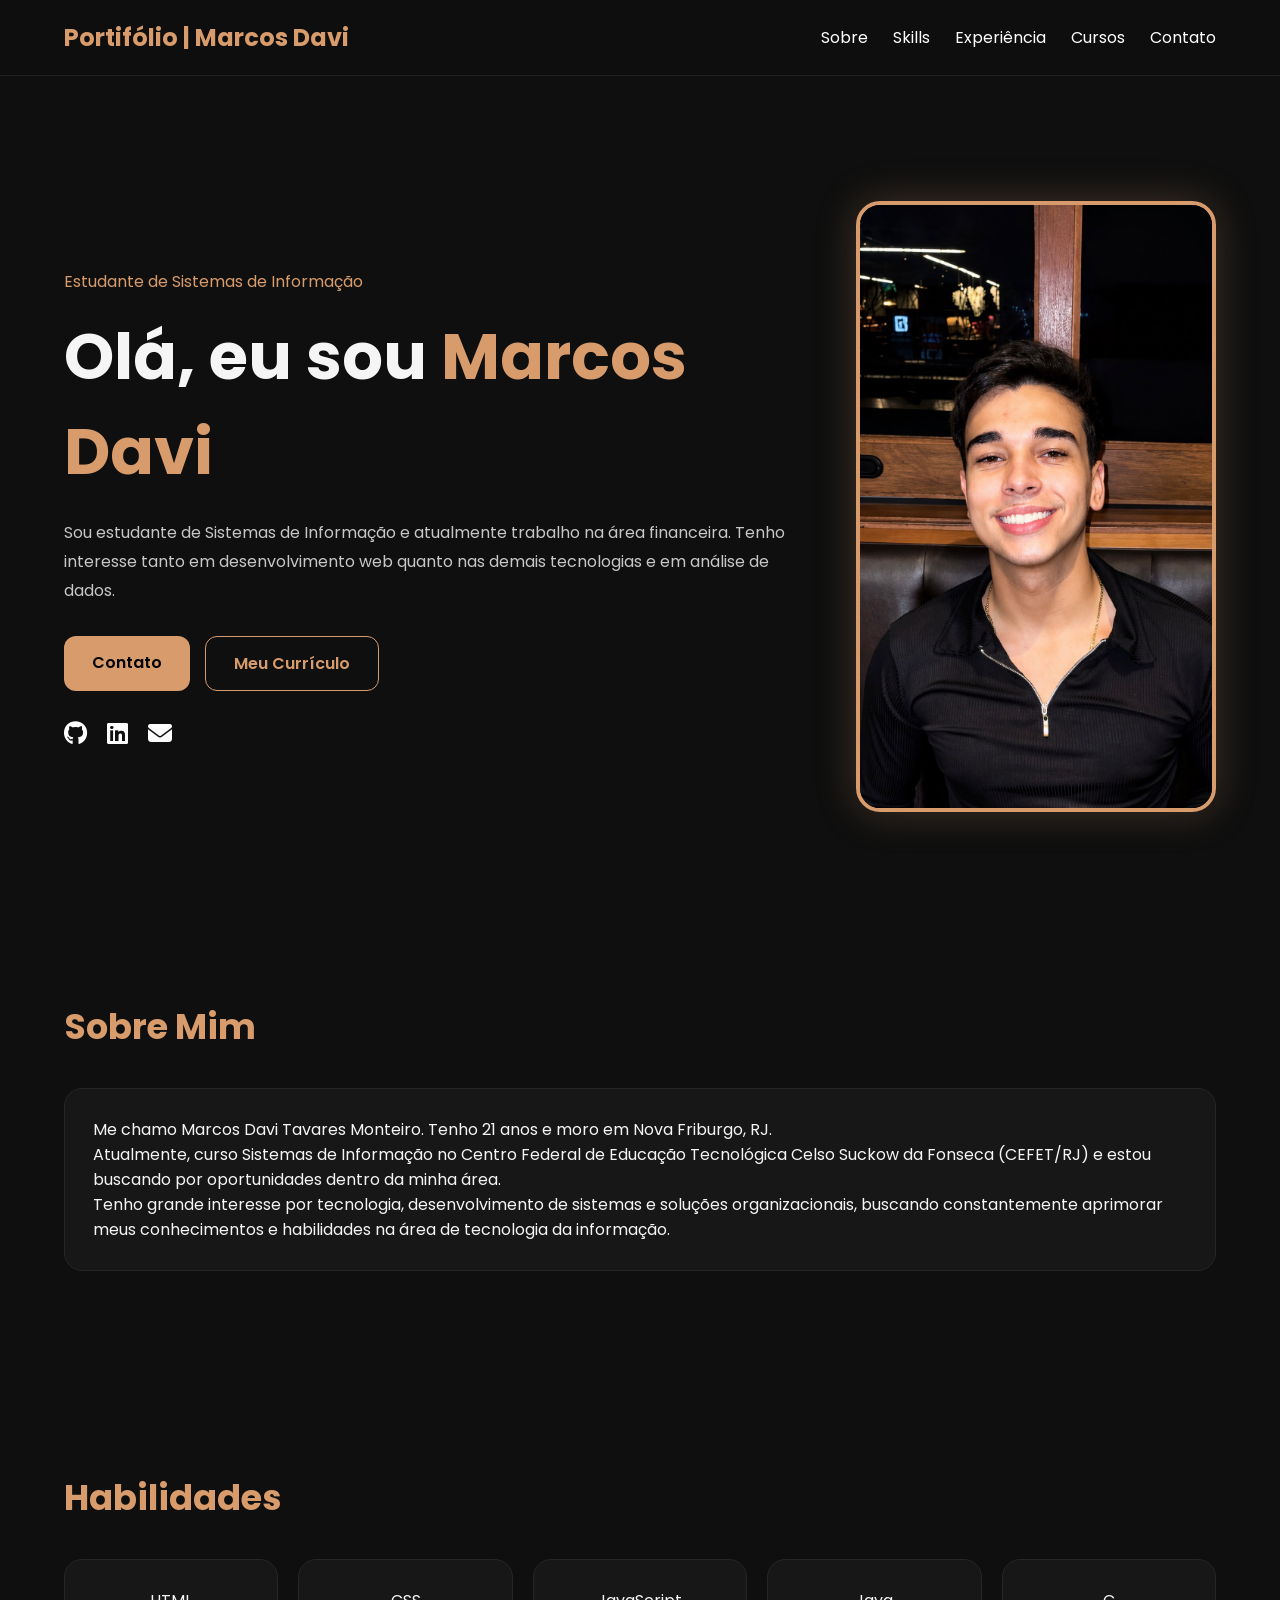
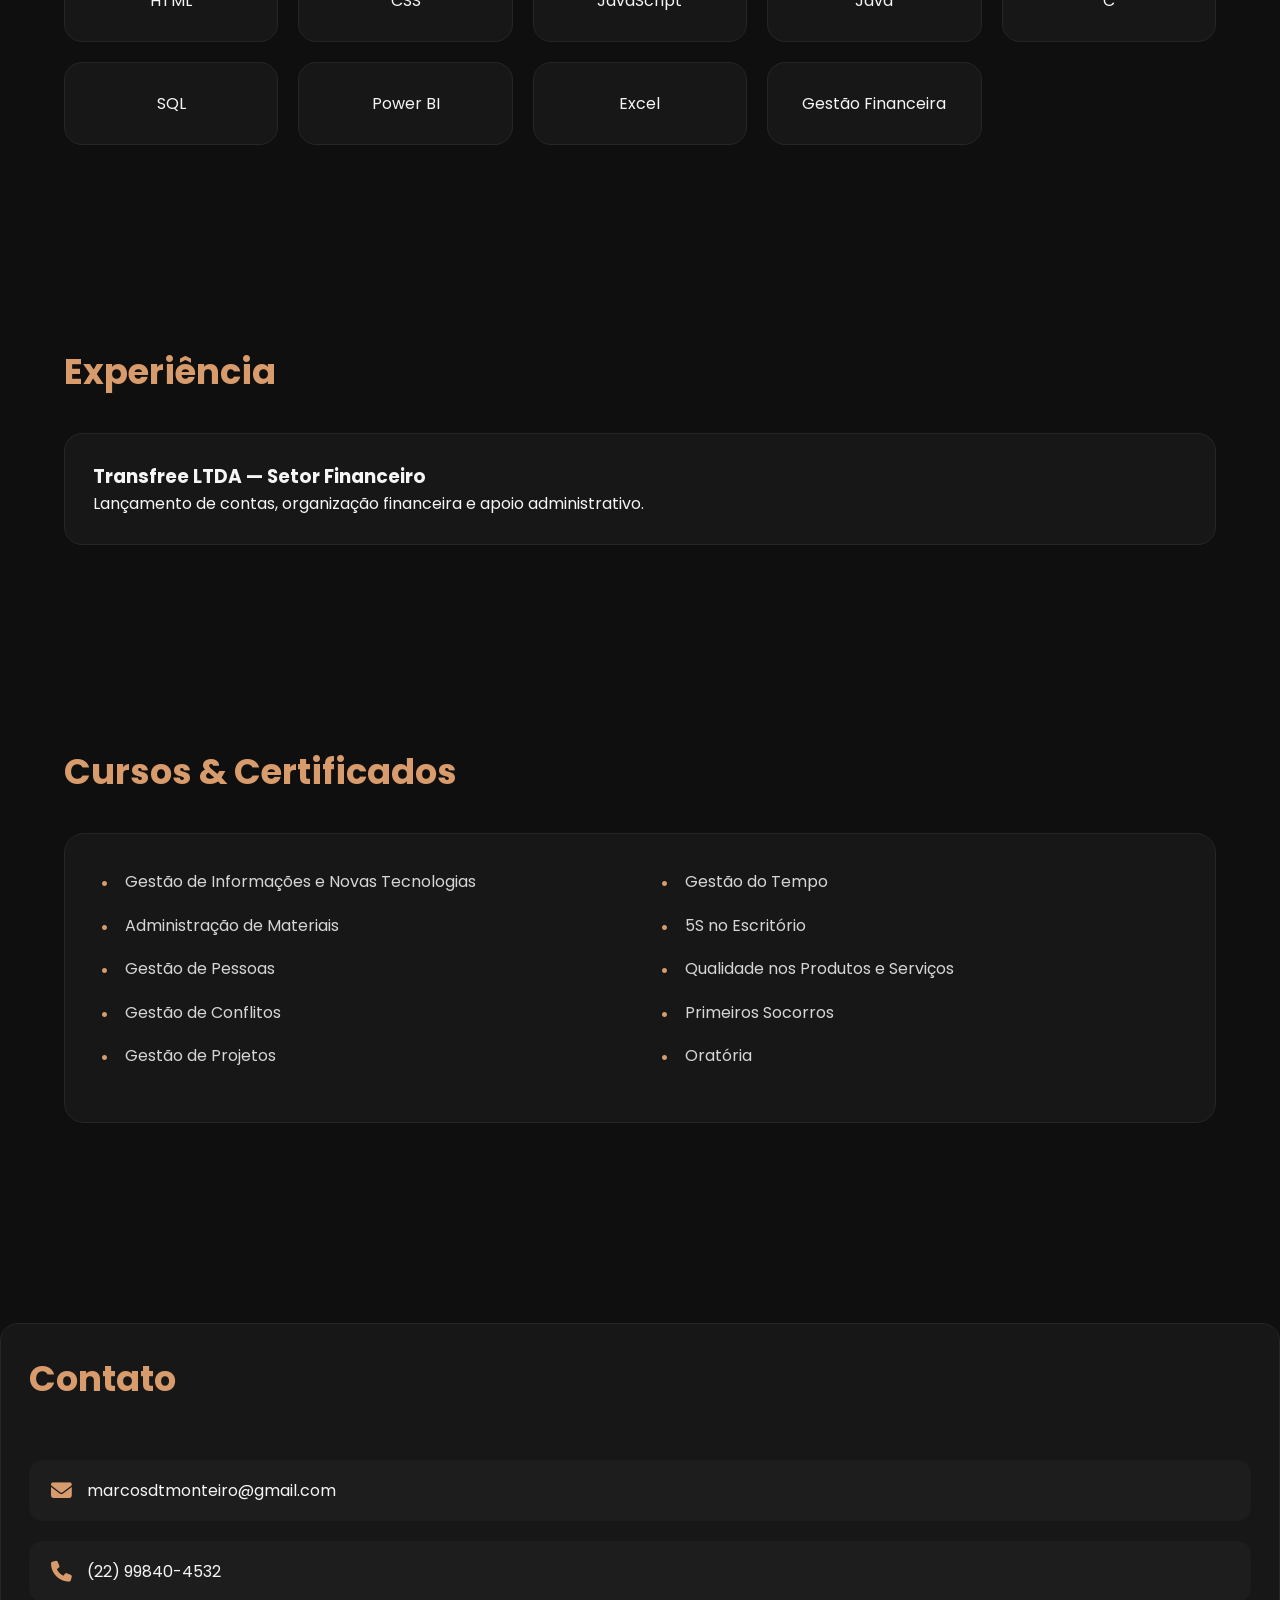
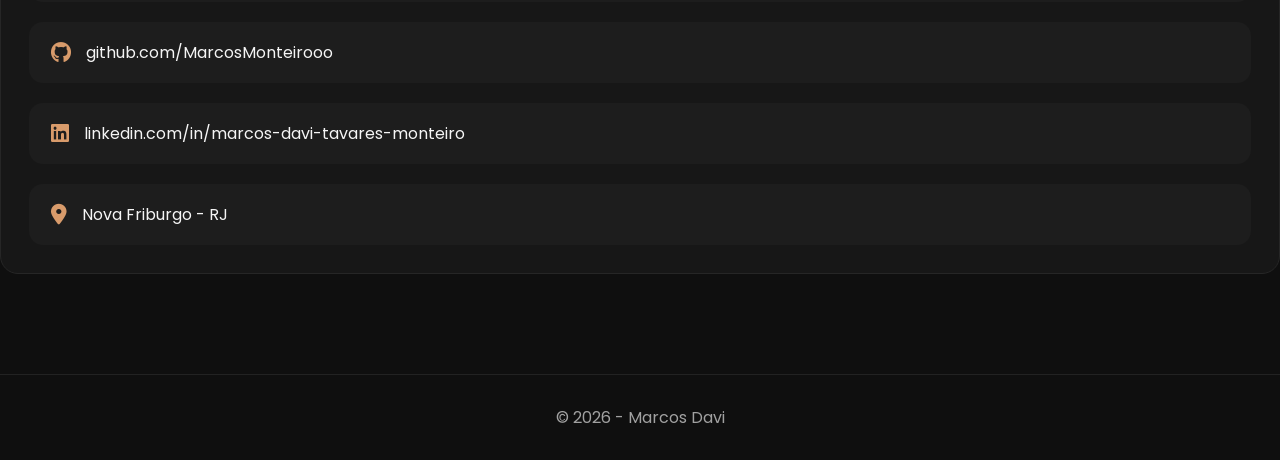
==== index.html @ 53c75880 "Fix HTML formatting and update profile image" ====
<!DOCTYPE html>
<html lang="pt-br">
<head>
    <meta charset="UTF-8">
    <meta name="viewport" content="width=device-width, initial-scale=1.0">

    <title>Marcos Davi | Portfólio</title>

    <link rel="stylesheet" href="style.css">

    <link rel="stylesheet"
    href="https://cdnjs.cloudflare.com/ajax/libs/font-awesome/6.5.2/css/all.min.css">
</head>
<body>

    <header>
        <div class="container nav">
            <h2 class="logo">Portifólio | Marcos Davi</h2>

            <nav>
                <a href="#sobre">Sobre</a>
                <a href="#skills">Skills</a>
                <a href="#experiencia">Experiência</a>
                <a href="#cursos">Cursos</a>
                <a href="#contato">Contato</a>
            </nav>
        </div>
    </header>

    <section class="hero">

        <div class="container hero-content">

            <div class="hero-text">
                <p class="tag">Estudante de Sistemas de Informação</p>

                <h1>
                    Olá, eu sou <span>Marcos Davi</span>
                </h1>

                <p class="descricao">
                    Sou estudante de Sistemas de Informação e atualmente trabalho na área
                    financeira.
                    Tenho interesse tanto em desenvolvimento web quanto nas demais tecnologias e em análise de dados.
                    
                </p>

                <div class="buttons">
                    <a href="#contato" class="btn">Contato</a>

                    <a href="Currículo Marcos Monteiro.pdf"
                     target="_blank"
                     class="btn-outline">

                      Meu Currículo

                    </a>
                </div>

                <div class="socials">
                    <a href="https://github.com/MarcosMonteirooo" target="_blank">
                        <i class="fa-brands fa-github"></i>
                    </a>

                    <a href="https://linkedin.com/in/marcos-davi-tavares-monteiro" target="_blank">
                        <i class="fa-brands fa-linkedin"></i>
                    </a>

                    <a href="marcosdtmonteiro@gmail.com">
                        <i class="fa-solid fa-envelope"></i>
                    </a>
                </div>
            </div>

            <div class="hero-image">
                <img src="imagens/perfil.jpeg" alt="Foto Marcos Davi">
            </div>

        </div>
    </section>

    <section id="sobre" class="section">
        <div class="container">

            <h2 class="section-title">Sobre Mim</h2>

            <div class="card">
                <p>
                    Me chamo Marcos Davi Tavares Monteiro. Tenho 21 anos e moro em Nova Friburgo, RJ. 
                   
                </p>
                <p>
                    Atualmente, curso Sistemas de Informação no Centro Federal de Educação Tecnológica Celso Suckow da Fonseca (CEFET/RJ) e estou buscando por oportunidades dentro da minha área.
                </p>
                <p>
                      Tenho grande interesse por tecnologia, desenvolvimento de sistemas e soluções organizacionais, buscando constantemente aprimorar meus conhecimentos e habilidades na área de tecnologia da informação.
                </p>

            </div>

        </div>
    </section>

    <section id="skills" class="section">
        <div class="container">

            <h2 class="section-title">Habilidades</h2>

            <div class="skills-grid">

                <div class="skill-card">HTML</div>
                <div class="skill-card">CSS</div>
                <div class="skill-card">JavaScript</div>
                <div class="skill-card">Java</div>
                <div class="skill-card">C</div>
                <div class="skill-card">SQL</div>
                <div class="skill-card">Power BI</div>
                <div class="skill-card">Excel</div>
                <div class="skill-card">Gestão Financeira</div>

            </div>

        </div>
    </section>

    <section id="experiencia" class="section">
        <div class="container">

            <h2 class="section-title">Experiência</h2>

            <div class="timeline-item">
                <h3>Transfree LTDA — Setor Financeiro</h3>

                <p>
                    Lançamento de contas, organização financeira e apoio administrativo.
                </p>
            </div>

        </div>
    </section>

    <section id="cursos" class="section">
    <div class="container">

        <h2 class="section-title">Cursos & Certificados</h2>

        <div class="courses-card">

            <div class="course-column">
                <ul>
                    <li>Gestão de Informações e Novas Tecnologias</li>
                    <li>Administração de Materiais</li>
                    <li>Gestão de Pessoas</li>
                    <li>Gestão de Conflitos</li>
                    <li>Gestão de Projetos</li>
                </ul>
            </div>

            <div class="course-column">
                <ul>
                    <li>Gestão do Tempo</li>
                    <li>5S no Escritório</li>
                    <li>Qualidade nos Produtos e Serviços</li>
                    <li>Primeiros Socorros</li>
                    <li>Oratória</li>
                </ul>
            </div>

        </div>

    </div>
    </section>

    <section id="contato" class="section">
        <div class="contact-card">

        <h2 class="section-title">Contato</h2>

        <a href="mailto:marcosdtmonteiro@gmail.com" class="contact-item">
            <i class="fa-solid fa-envelope"></i>
            <span>marcosdtmonteiro@gmail.com</span>
        </a>

        <a href="tel:+5522998404532" class="contact-item">
            <i class="fa-solid fa-phone"></i>
            <span>(22) 99840-4532</span>
        </a>

        <a href="https://github.com/MarcosMonteirooo"
        target="_blank"
        class="contact-item">

            <i class="fa-brands fa-github"></i>
            <span>github.com/MarcosMonteirooo</span>
        </a>

        <a href="https://linkedin.com/in/marcos-davi-tavares-monteiro"
        target="_blank"
        class="contact-item">

            <i class="fa-brands fa-linkedin"></i>
            <span>linkedin.com/in/marcos-davi-tavares-monteiro</span>
        </a>

        <a href="https://www.google.com/maps/search/?api=1&query=Nova+Friburgo+RJ"
        target="_blank"
        class="contact-item">

        <i class="fa-solid fa-location-dot"></i>
        <span>Nova Friburgo - RJ</span>

        </a>
    </div>
    </section>

    <footer>
        <p>© 2026 - Marcos Davi</p>
    </footer>

</body>
</html>
---- style.css ----
@import url('https://fonts.googleapis.com/css2?family=Poppins:wght@300;400;500;600;700&display=swap');

* {
    margin: 0;
    padding: 0;
    box-sizing: border-box;
}

html {
    scroll-behavior: smooth;
}

body {
    font-family: 'Poppins', sans-serif;
    background: #0f0f0f;
    color: #f5f5f5;
}

.container {
    width: 90%;
    max-width: 1200px;
    margin: auto;
}

header {
    width: 100%;
    position: fixed;
    top: 0;
    backdrop-filter: blur(10px);
    background: rgba(15,15,15,0.7);
    border-bottom: 1px solid #222;
}

.nav {
    display: flex;
    justify-content: space-between;
    align-items: center;
    padding: 20px 0;
}

.logo {
    color: #d89b6b;
}

nav {
    display: flex;
    gap: 25px;
}

nav a {
    color: white;
    text-decoration: none;
    transition: 0.3s;
}

nav a:hover {
    color: #d89b6b;
}

.hero {
    min-height: 100vh;
    display: flex;
    align-items: center;
    padding-top: 120px;
}

.hero-content {
    display: flex;
    align-items: center;
    justify-content: space-between;
    gap: 60px;
}

.hero-text {
    flex: 1;
}

.tag {
    color: #d89b6b;
    margin-bottom: 15px;
}

.hero h1 {
    font-size: 4rem;
    margin-bottom: 20px;
}

.hero h1 span {
    color: #d89b6b;
}

.descricao {
    color: #c7c7c7;
    line-height: 1.8;
    margin-bottom: 30px;
}

.buttons {
    display: flex;
    gap: 15px;
    margin-bottom: 25px;
}

.btn,
.btn-outline {
    padding: 14px 28px;
    border-radius: 12px;
    text-decoration: none;
    font-weight: 600;
    transition: 0.3s;
}

.btn {
    background: #d89b6b;
    color: black;
}

.btn-outline {
    border: 1px solid #d89b6b;
    color: #d89b6b;
}

.btn:hover,
.btn-outline:hover {
    transform: translateY(-3px);
}

.socials {
    display: flex;
    gap: 20px;
}

.socials a {
    color: white;
    font-size: 1.5rem;
}

.hero-image img {
    width: 360px;
    border-radius: 24px;
    border: 4px solid #d89b6b;
    box-shadow: 0 0 40px rgba(216,155,107,0.25);
}

.section {
    padding: 100px 0;
}

.section-title {
    color: #d89b6b;
    margin-bottom: 35px;
    font-size: 2.2rem;
}

.card,
.skill-card,
.timeline-item,
.contact-card {
    background: #171717;
    border: 1px solid #262626;
    border-radius: 18px;
    padding: 28px;
}

.skills-grid {
    display: grid;
    grid-template-columns: repeat(auto-fit, minmax(180px, 1fr));
    gap: 20px;
}

.skill-card {
    text-align: center;
}

footer {
    text-align: center;
    padding: 30px;
    border-top: 1px solid #222;
    color: #a1a1a1;
}

@media (max-width: 900px) {

    nav {
        display: none;
    }

    .hero-content {
        flex-direction: column-reverse;
        text-align: center;
    }

    .hero h1 {
        font-size: 3rem;
    }

    .buttons,
    .socials {
        justify-content: center;
    }

    .hero-image img {
        width: 280px;
    }
}
.courses-card {
    display: flex;
    gap: 40px;
    background: #171717;
    border: 1px solid #262626;
    border-radius: 20px;
    padding: 35px;
    flex-wrap: wrap;
}

.course-column {
    flex: 1;
    min-width: 250px;
}

.course-column ul {
    list-style: none;
}

.course-column li {
    margin-bottom: 18px;
    color: #d6d6d6;
    position: relative;
    padding-left: 25px;
    line-height: 1.6;
}

.course-column li::before {
    content: "•";
    position: absolute;
    left: 0;
    color: #d89b6b;
    font-size: 1.2rem;
}

.contact-card {
    display: flex;
    flex-direction: column;
    gap: 20px;
}

.contact-item {
    display: flex;
    align-items: center;
    gap: 15px;

    text-decoration: none;
    color: #f5f5f5;

    background: #1d1d1d;
    padding: 18px 22px;
    border-radius: 14px;

    transition: 0.3s;
}

.contact-item i {
    font-size: 1.3rem;
    color: #d89b6b;
}

.contact-item:hover {
    transform: translateX(5px);
    border: 1px solid #d89b6b;
    background: #202020;
}
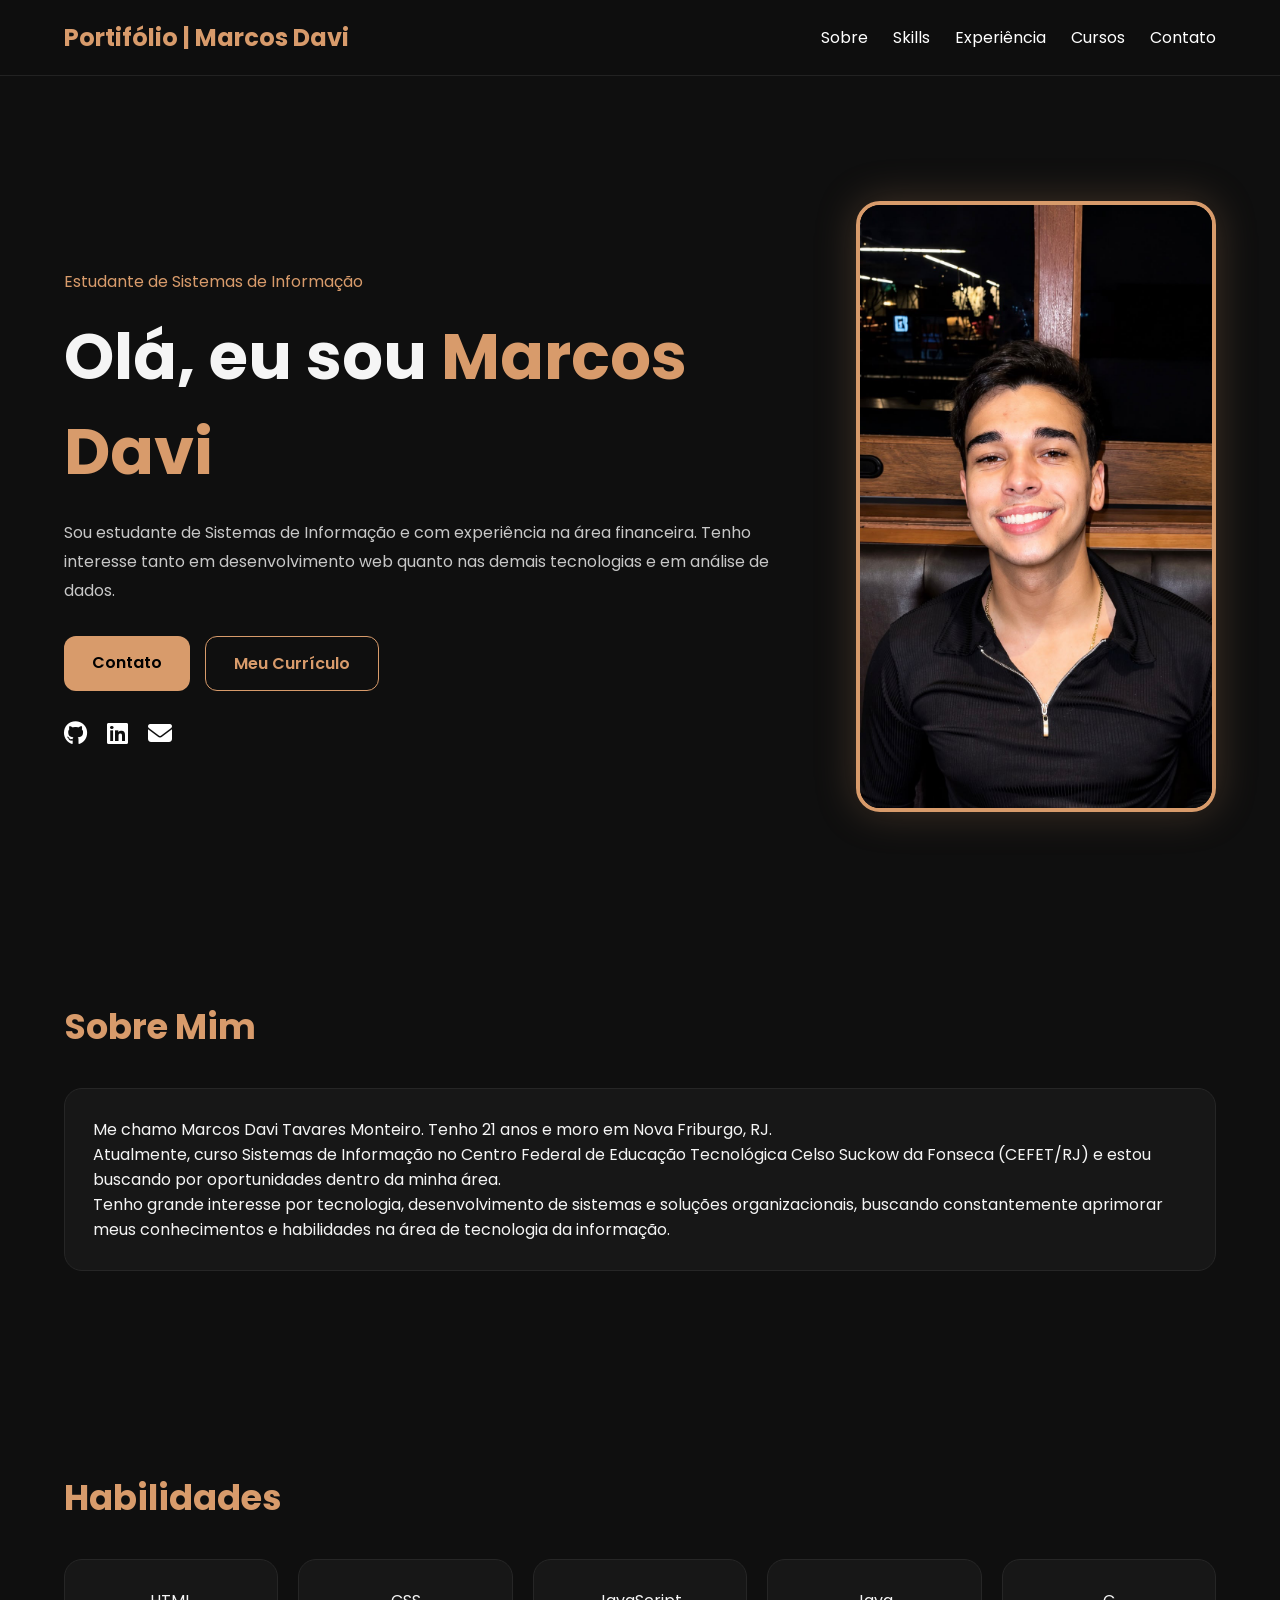
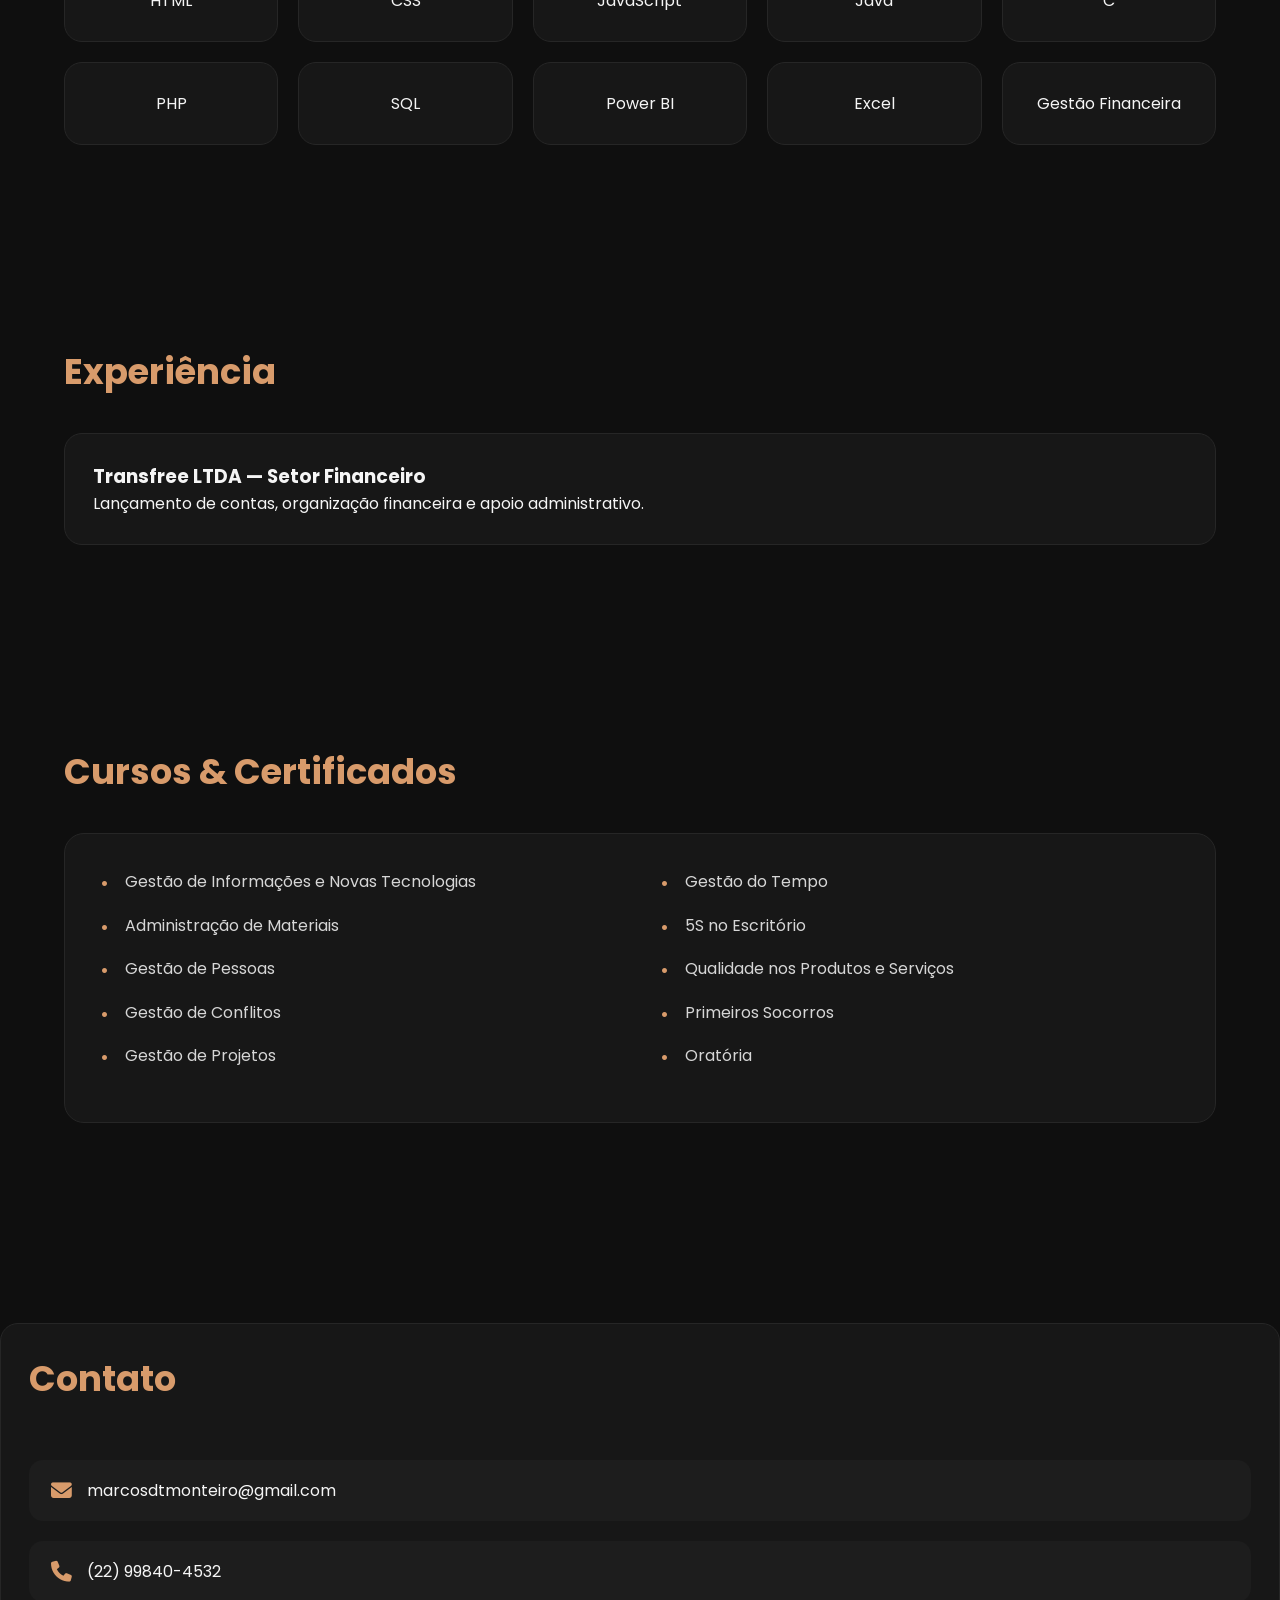
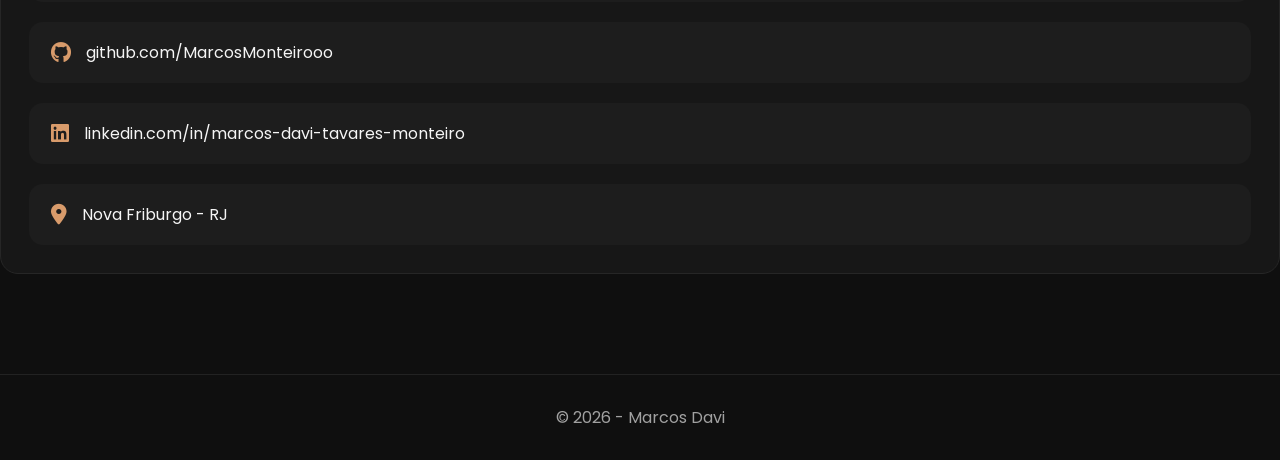
==== commit 0f08c9b7: "Revise portfolio details and add experience section Updated the portfolio content and added experien" ====
--- a/index.html
+++ b/index.html
@@ -39,7 +39,7 @@
                 </h1>
 
                 <p class="descricao">
-                    Sou estudante de Sistemas de Informação e atualmente trabalho na área
+                    Sou estudante de Sistemas de Informação e com experiência na área
                     financeira.
                     Tenho interesse tanto em desenvolvimento web quanto nas demais tecnologias e em análise de dados.
                     
@@ -113,6 +113,7 @@
                 <div class="skill-card">JavaScript</div>
                 <div class="skill-card">Java</div>
                 <div class="skill-card">C</div>
+                <div class="skill-card">PHP</div>
                 <div class="skill-card">SQL</div>
                 <div class="skill-card">Power BI</div>
                 <div class="skill-card">Excel</div>
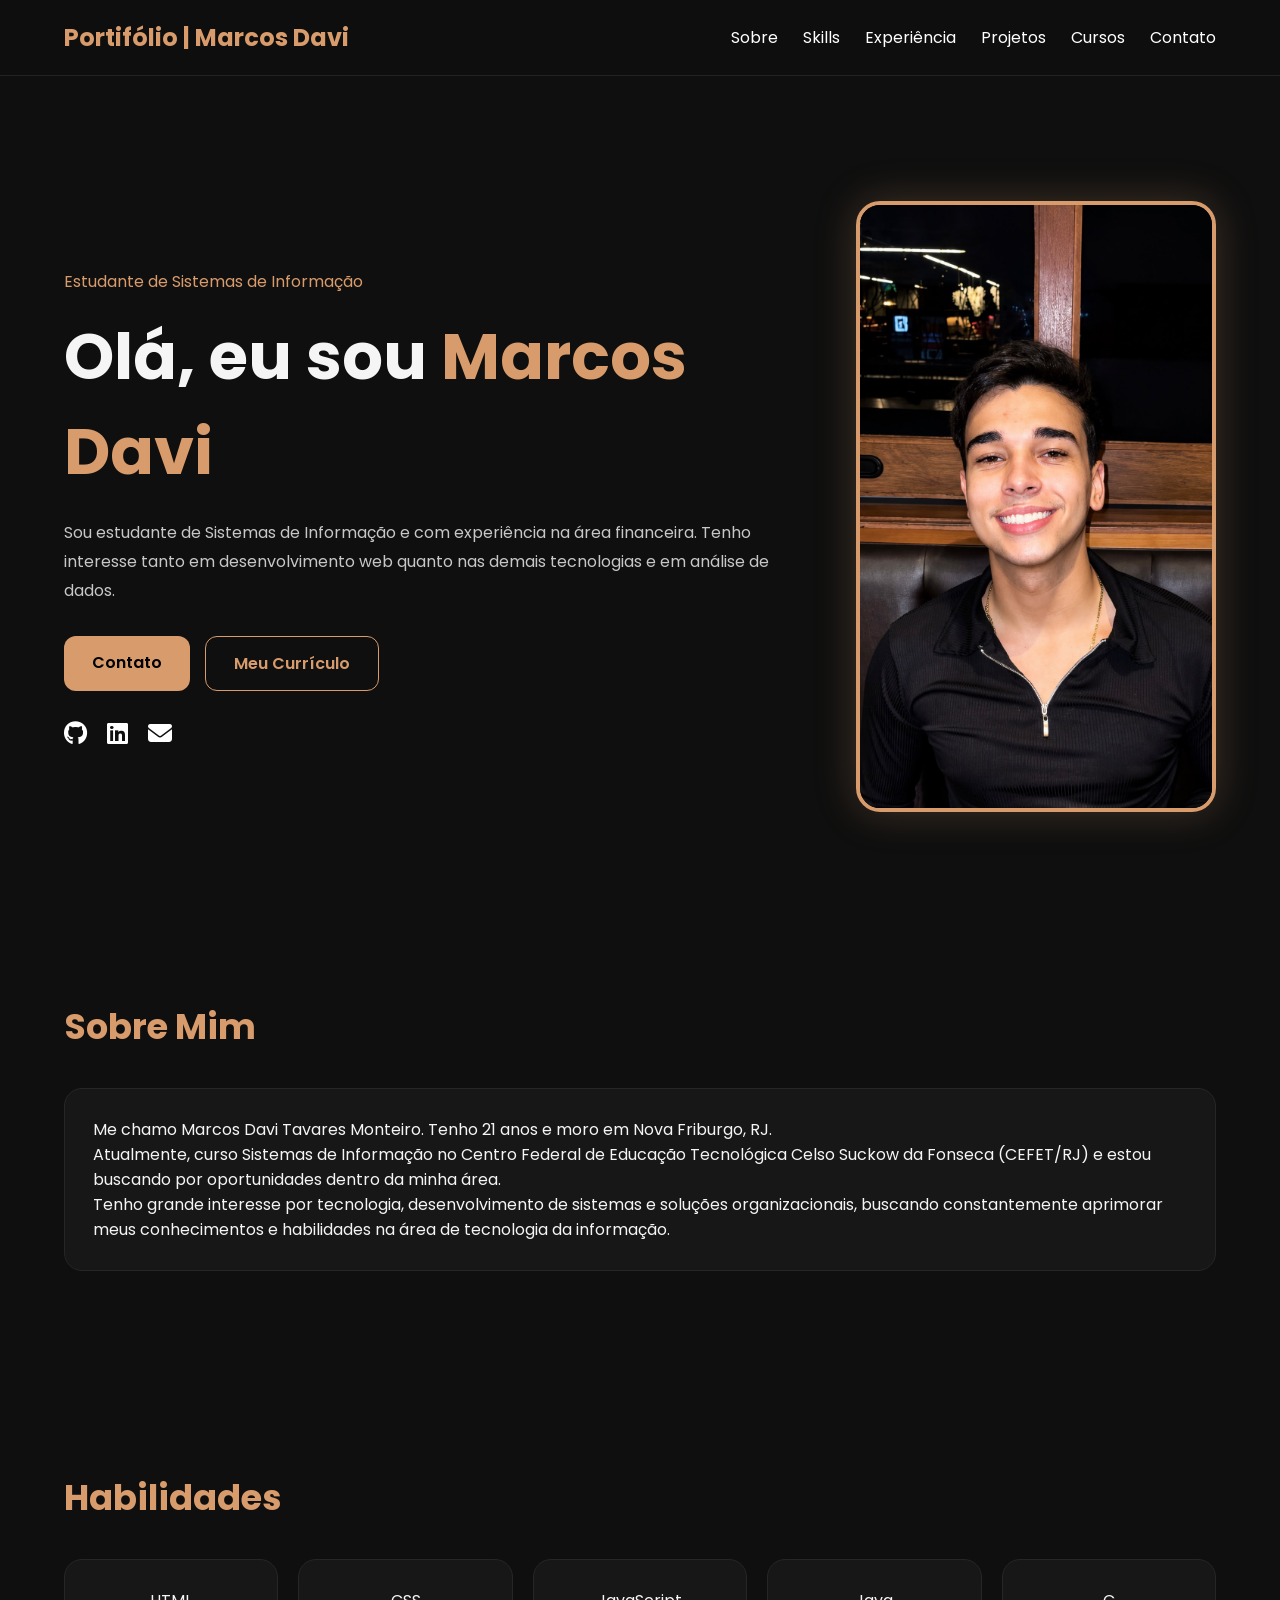
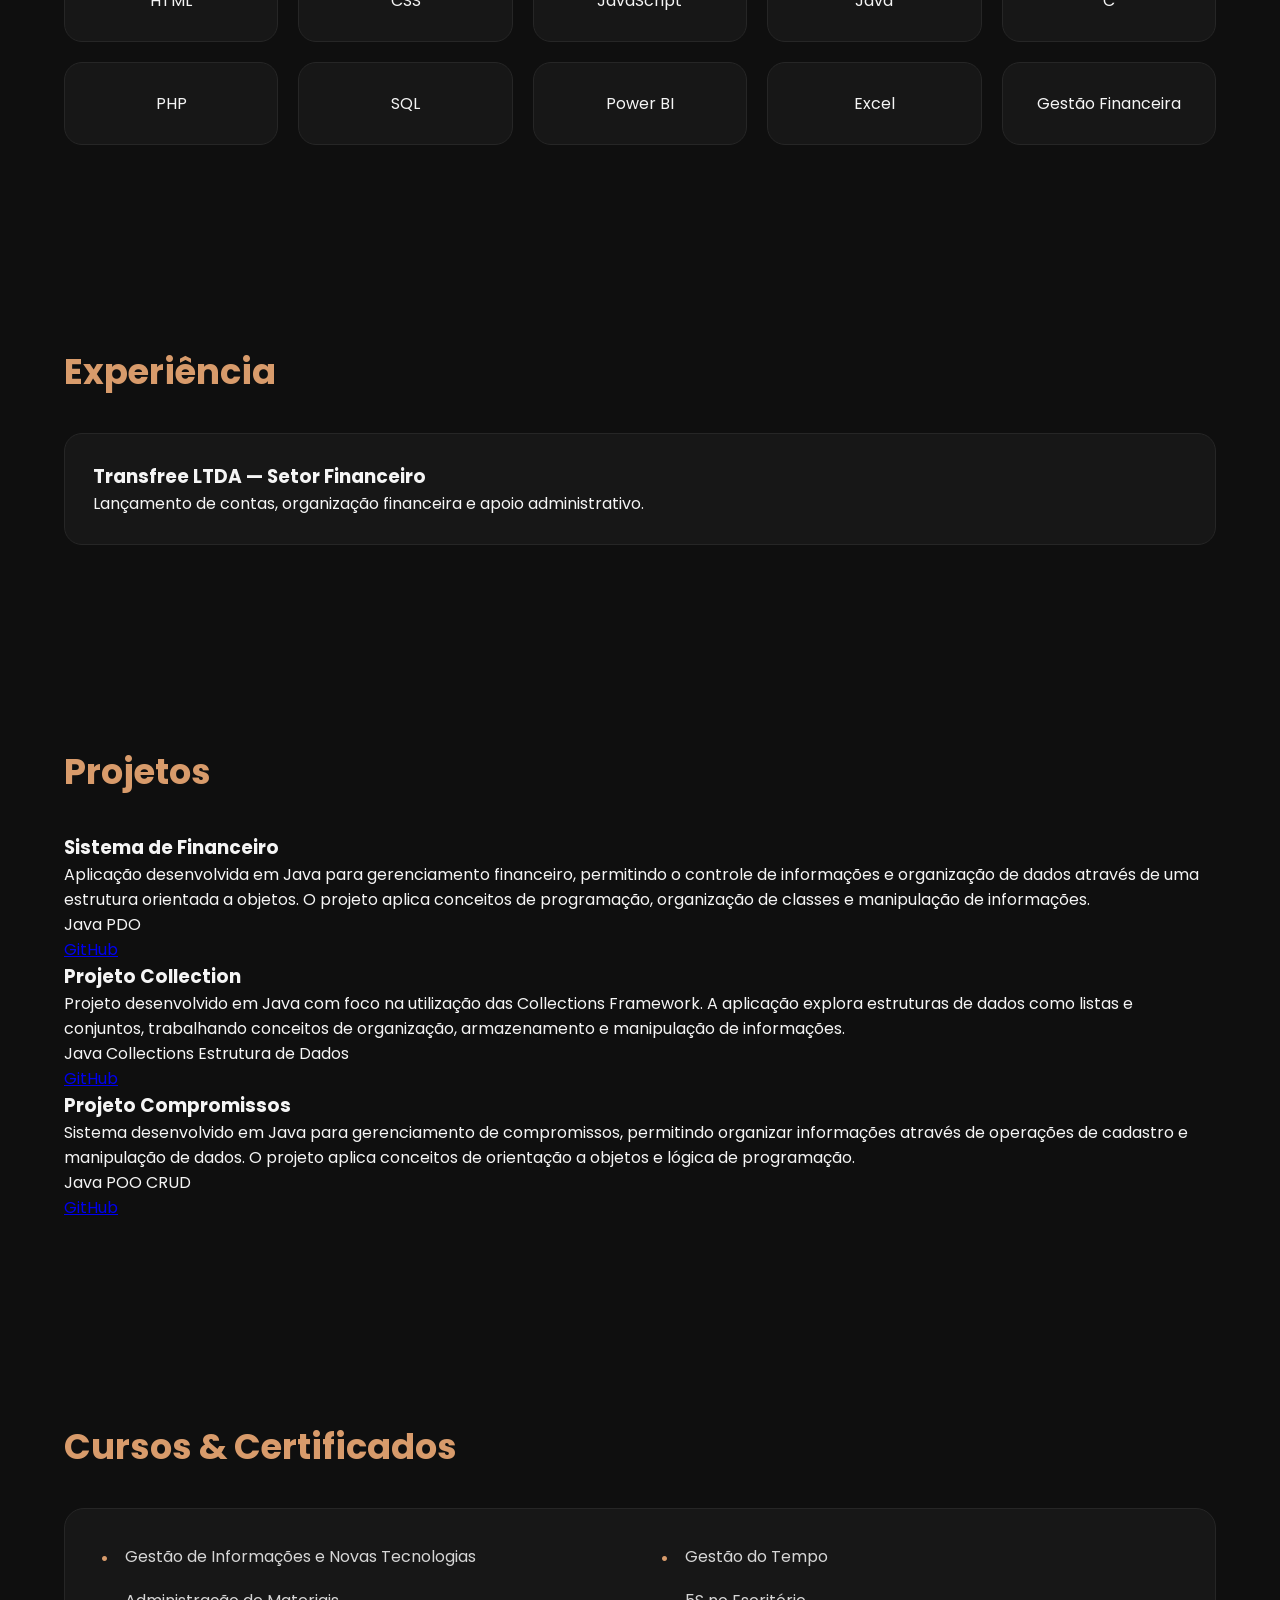
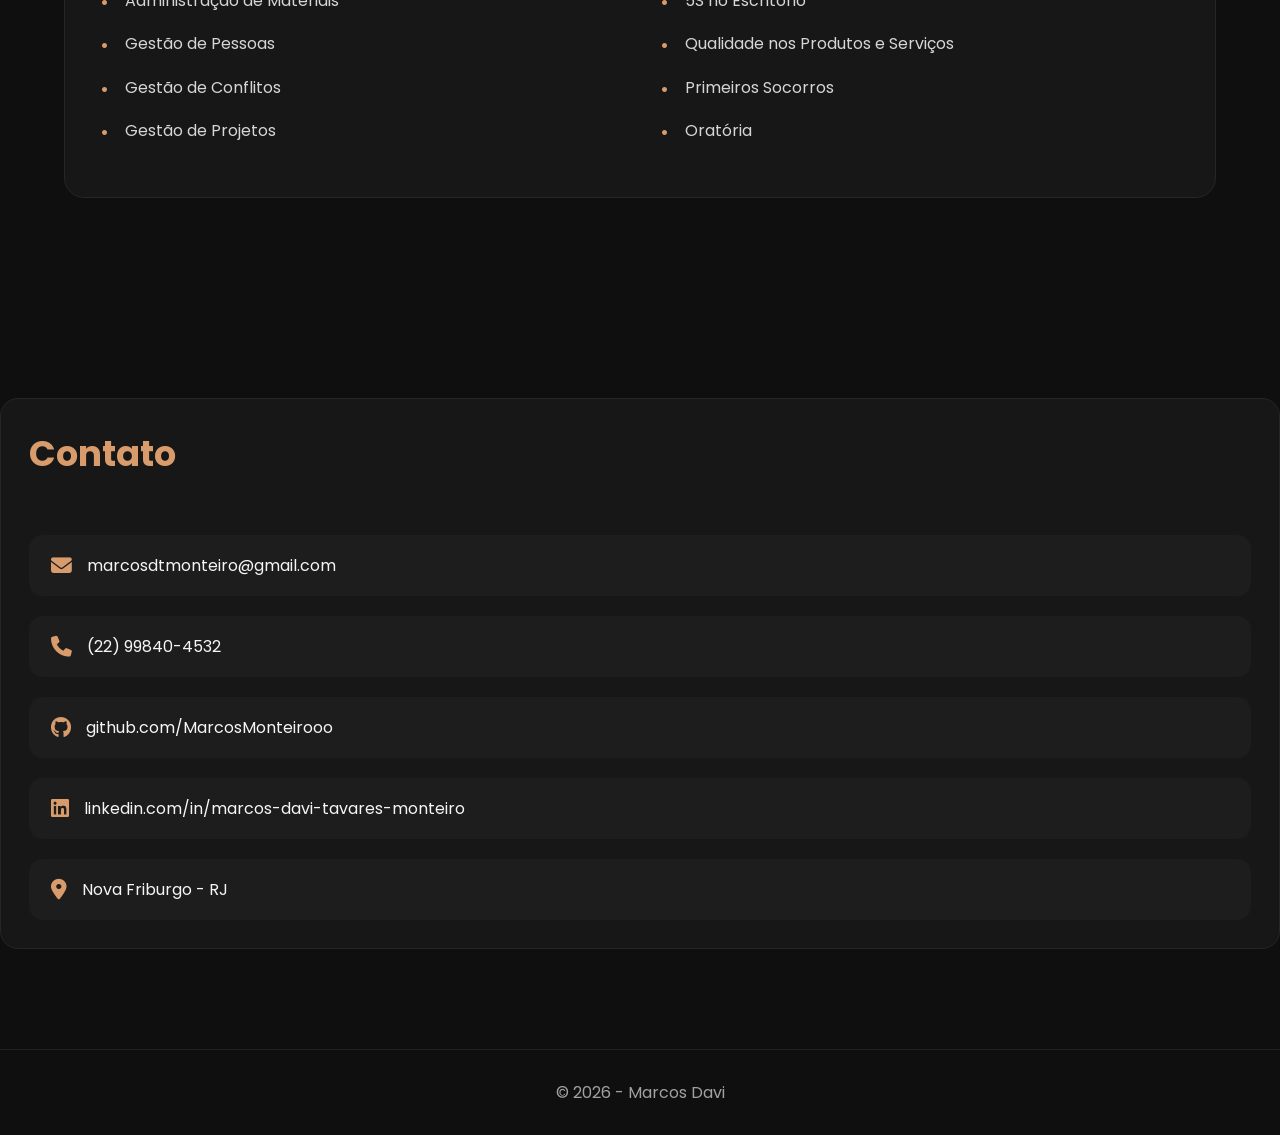
==== commit 3631f374: "Update index.html with new project section Added a new section for projects and updated navigation l" ====
--- a/index.html
+++ b/index.html
@@ -21,6 +21,7 @@
                 <a href="#sobre">Sobre</a>
                 <a href="#skills">Skills</a>
                 <a href="#experiencia">Experiência</a>
+                <a href="#projetos">Projetos</a>
                 <a href="#cursos">Cursos</a>
                 <a href="#contato">Contato</a>
             </nav>
@@ -140,6 +141,100 @@
         </div>
     </section>
 
+    <section id="projetos" class="section">
+        <div class="container">
+
+            <h2 class="section-title">Projetos</h2>
+    
+            <div class="projects-grid">
+
+            <div class="project-card">
+
+                <h3>Sistema de Financeiro</h3>
+
+                <p>
+                    Aplicação desenvolvida em Java para gerenciamento 
+                    financeiro, permitindo o controle de informações e organização de dados através de uma estrutura orientada a objetos. O projeto aplica conceitos de programação, 
+                    organização de classes e manipulação de informações.
+                </p>
+
+                <div class="project-tech">
+
+                    <span>Java</span>
+                    <span>PDO</span>
+
+                </div>
+
+                <a href="https://github.com/MarcosMonteirooo/Sistema-Financeiro.git"
+                target="_blank"
+                class="project-btn">
+                    GitHub
+                </a>
+
+            </div>
+
+
+            <div class="project-card">
+
+                <h3>Projeto Collection</h3>
+
+                <p>
+                    Projeto desenvolvido em Java com foco na utilização das Collections Framework.
+                    A aplicação explora estruturas de dados como listas e conjuntos, trabalhando conceitos de organização, armazenamento e manipulação de informações.
+                </p>
+
+
+                <div class="project-tech">
+
+                    <span>Java</span>
+                    <span>Collections</span>
+                    <span>Estrutura de Dados</span>
+
+                </div>
+
+                <a href="https://github.com/MarcosMonteirooo/Projeto-Collection.git"
+                target="_blank"
+                class="project-btn">
+
+                    GitHub
+
+                </a>
+
+                </div>
+
+
+            <div class="project-card">
+
+                <h3>Projeto Compromissos</h3>
+
+                <p>
+                    Sistema desenvolvido em Java para gerenciamento de compromissos, 
+                    permitindo organizar informações através de operações de cadastro e manipulação de dados. O projeto aplica conceitos de orientação a objetos e lógica de programação.
+                </p>
+
+
+                <div class="project-tech">
+
+                    <span>Java</span>
+                    <span>POO</span>
+                    <span>CRUD</span>
+
+                </div>
+                <a href="https://github.com/MarcosMonteirooo/Projeto-Compromissos.git"
+                target="_blank"
+                class="project-btn">
+
+                    GitHub
+
+                </a>
+                </div>
+
+        </div>
+
+    </div>
+
+</section>
+
     <section id="cursos" class="section">
     <div class="container">
 
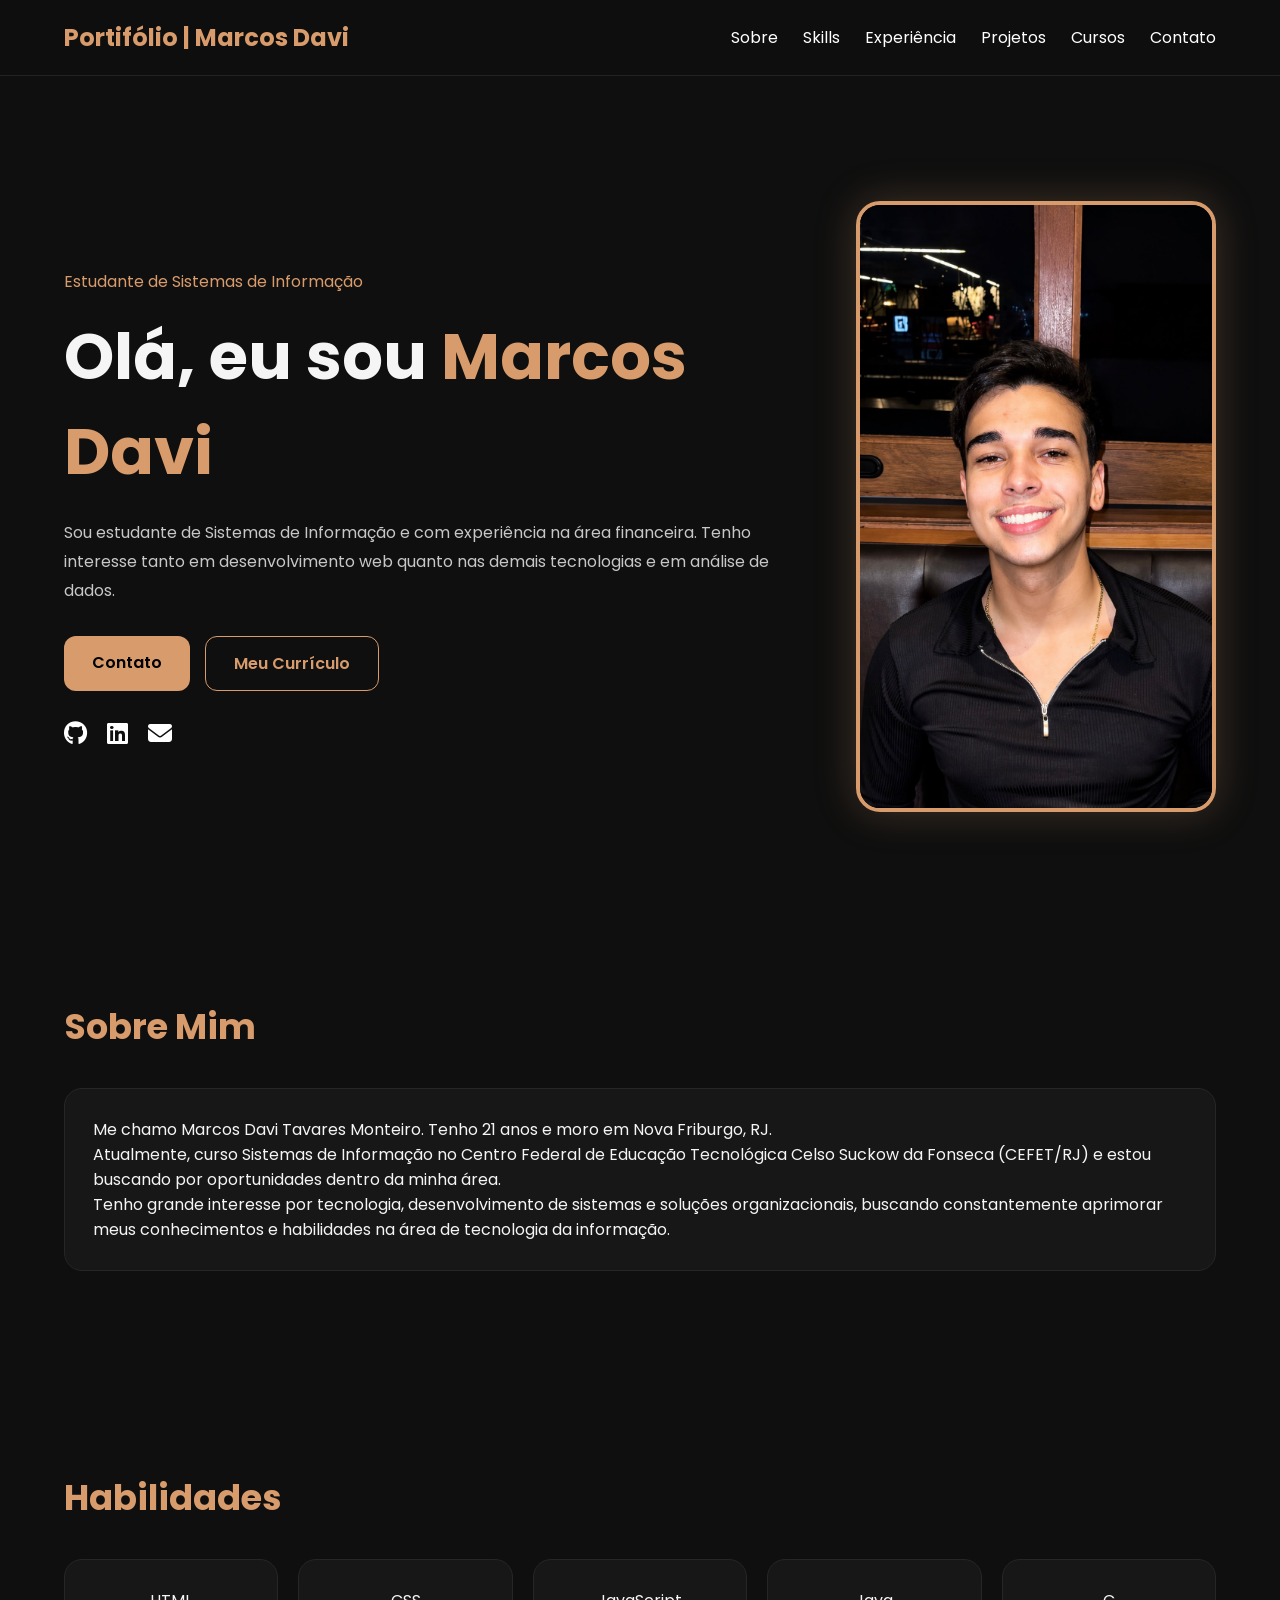
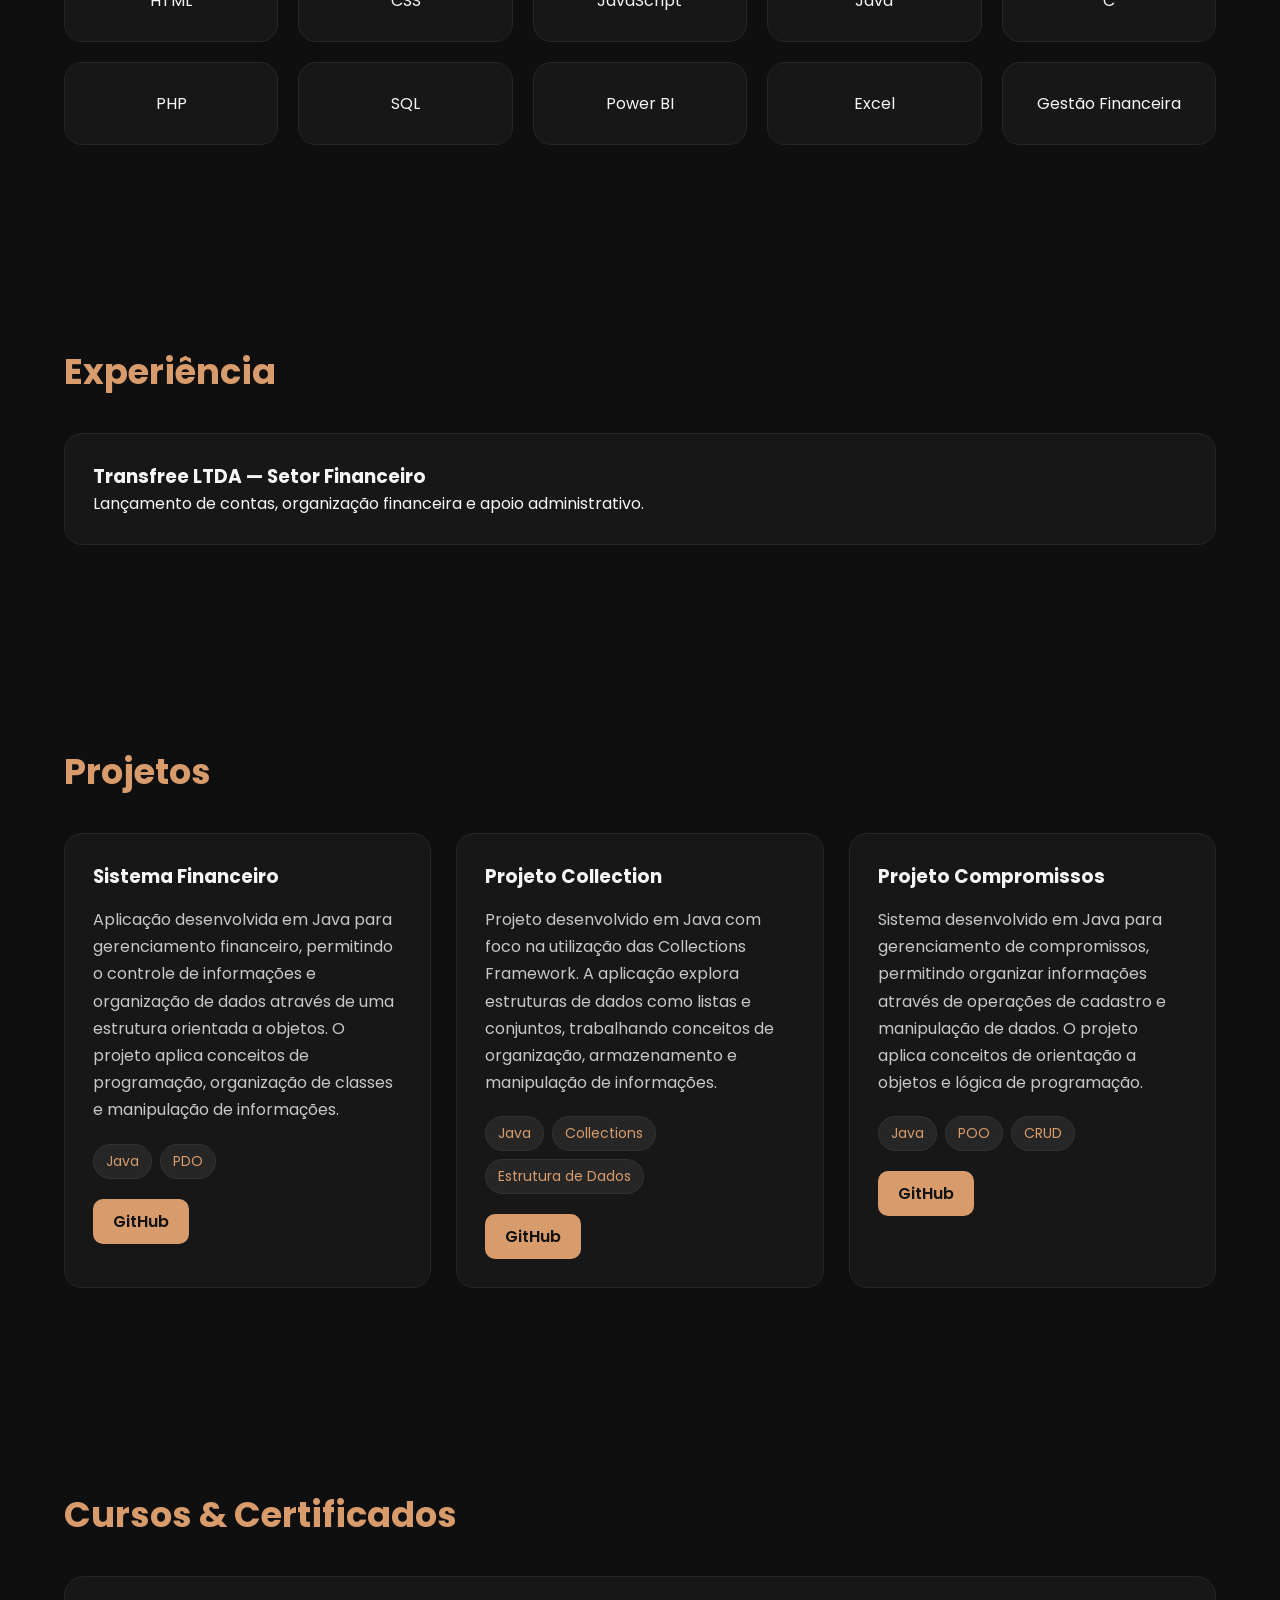
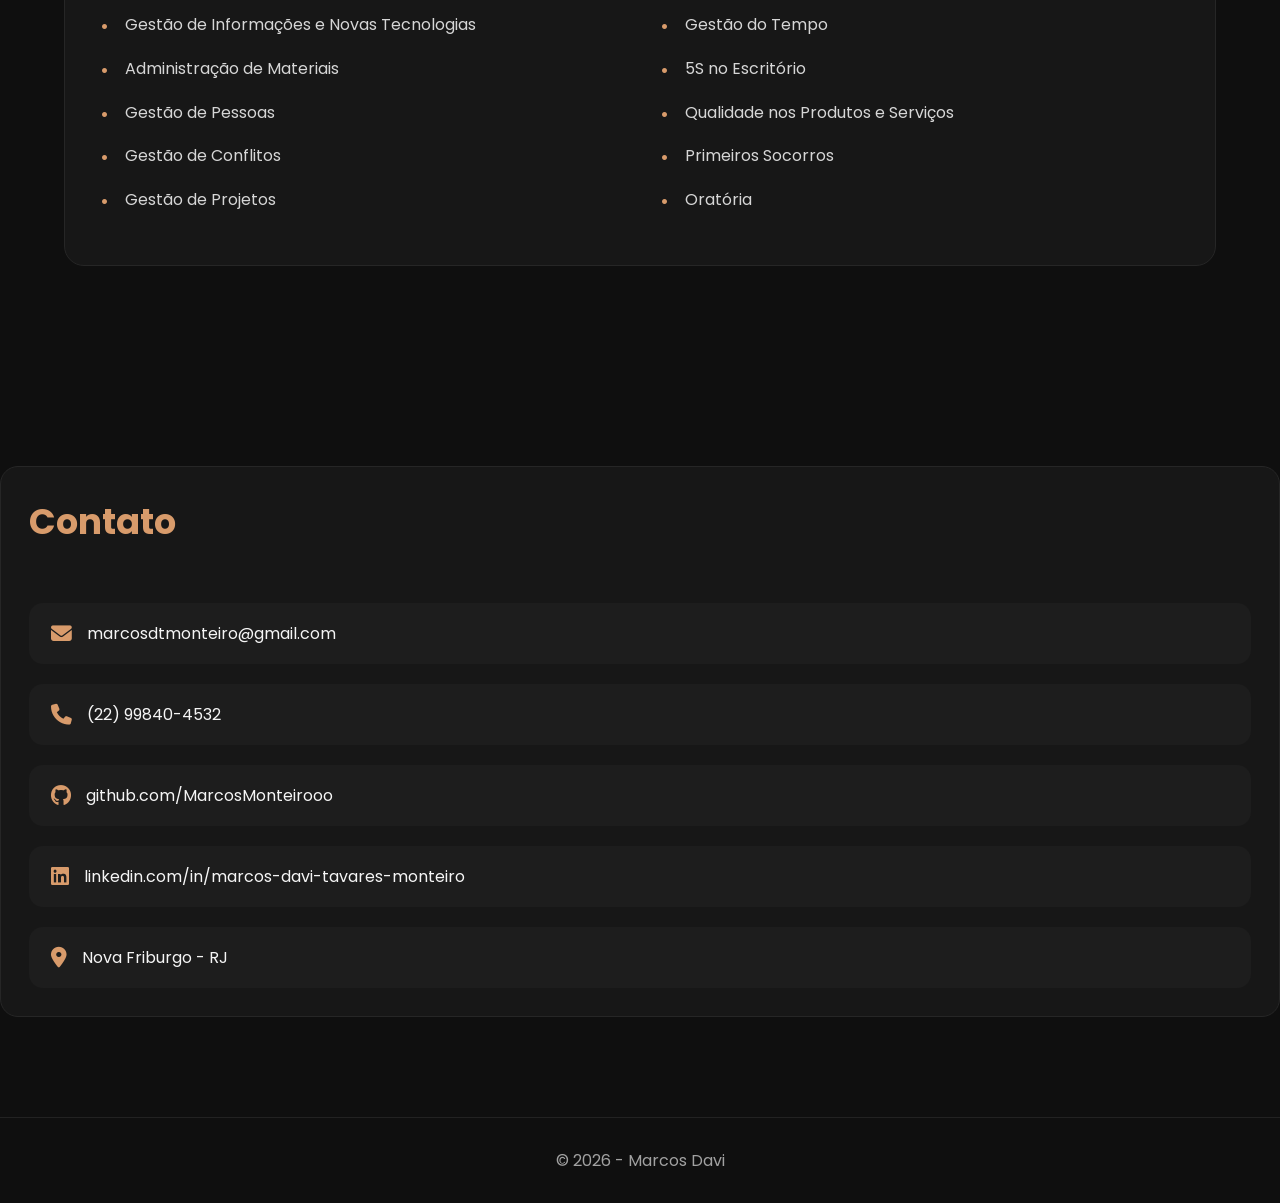
==== commit f7d95eb4: "Restore index.html to original state" ====
--- a/index.html
+++ b/index.html
@@ -150,7 +150,7 @@
 
             <div class="project-card">
 
-                <h3>Sistema de Financeiro</h3>
+                <h3>Sistema Financeiro</h3>
 
                 <p>
                     Aplicação desenvolvida em Java para gerenciamento 
--- a/style.css
+++ b/style.css
@@ -268,4 +268,111 @@
     transform: translateX(5px);
     border: 1px solid #d89b6b;
     background: #202020;
-}+}
+
+.projects-grid {
+
+    display: grid;
+    grid-template-columns: repeat(auto-fit, minmax(280px, 1fr));
+    gap: 25px;
+
+}
+
+
+.project-card {
+
+    background: #171717;
+
+    border: 1px solid #262626;
+
+    padding: 28px;
+
+    border-radius: 18px;
+
+    transition: 0.3s;
+
+}
+
+
+.project-card:hover {
+
+    transform: translateY(-5px);
+
+}
+
+
+.project-card h3 {
+
+    margin-bottom: 15px;
+
+}
+
+
+.project-card p {
+
+    color: #c7c7c7;
+
+    line-height: 1.7;
+
+    margin-bottom: 20px;
+
+}
+
+
+.project-tech {
+
+    display:flex;
+
+    flex-wrap:wrap;
+
+    gap:8px;
+
+    margin-bottom:20px;
+
+}
+
+
+.project-tech span {
+
+    background:#262626;
+
+    color:#d89b6b;
+
+    padding:6px 12px;
+
+    border-radius:20px;
+
+    font-size:14px;
+
+    border:1px solid #333;
+
+}
+
+
+
+.project-btn {
+
+    display:inline-block;
+
+    padding:10px 20px;
+
+    border-radius:10px;
+
+    text-decoration:none;
+
+    background:#d89b6b;
+
+    color:#111;
+
+    font-weight:600;
+
+    transition:0.3s;
+
+}
+
+
+.project-btn:hover {
+
+    transform:translateY(-3px);
+
+}
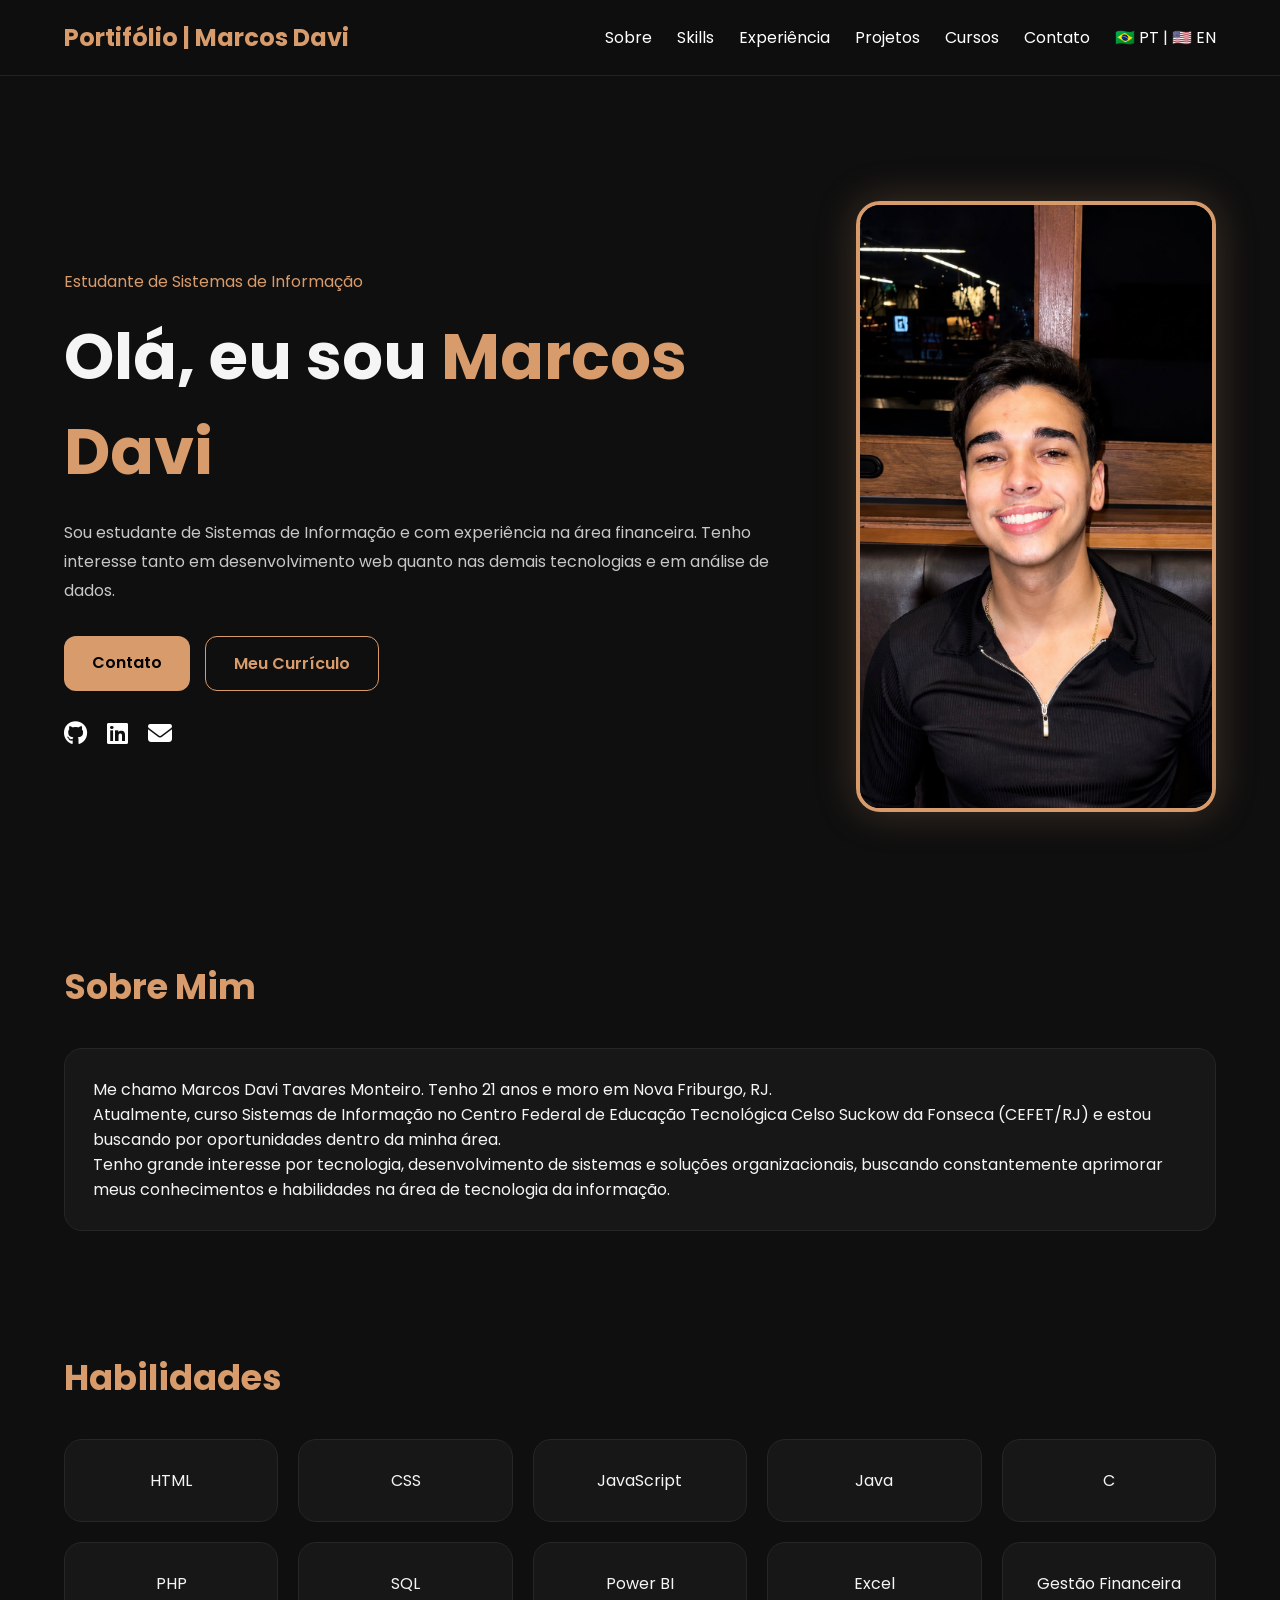
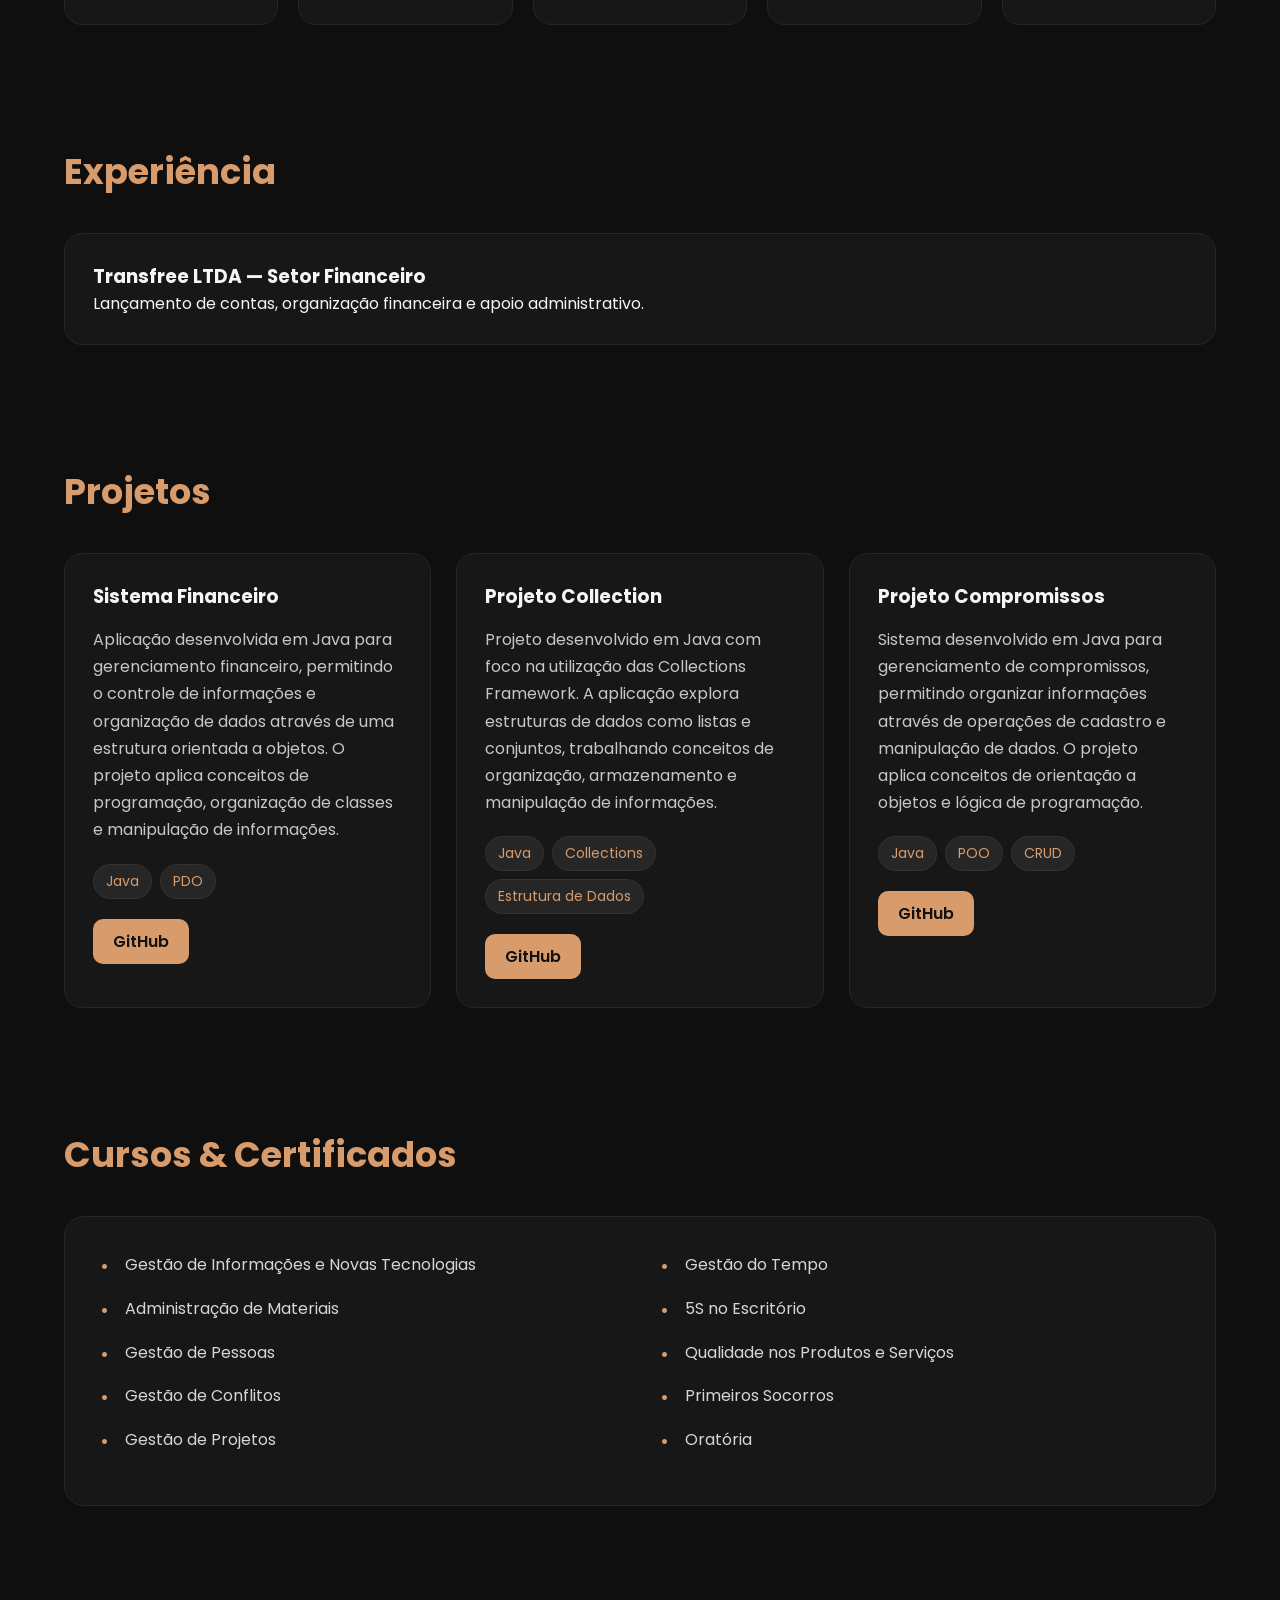
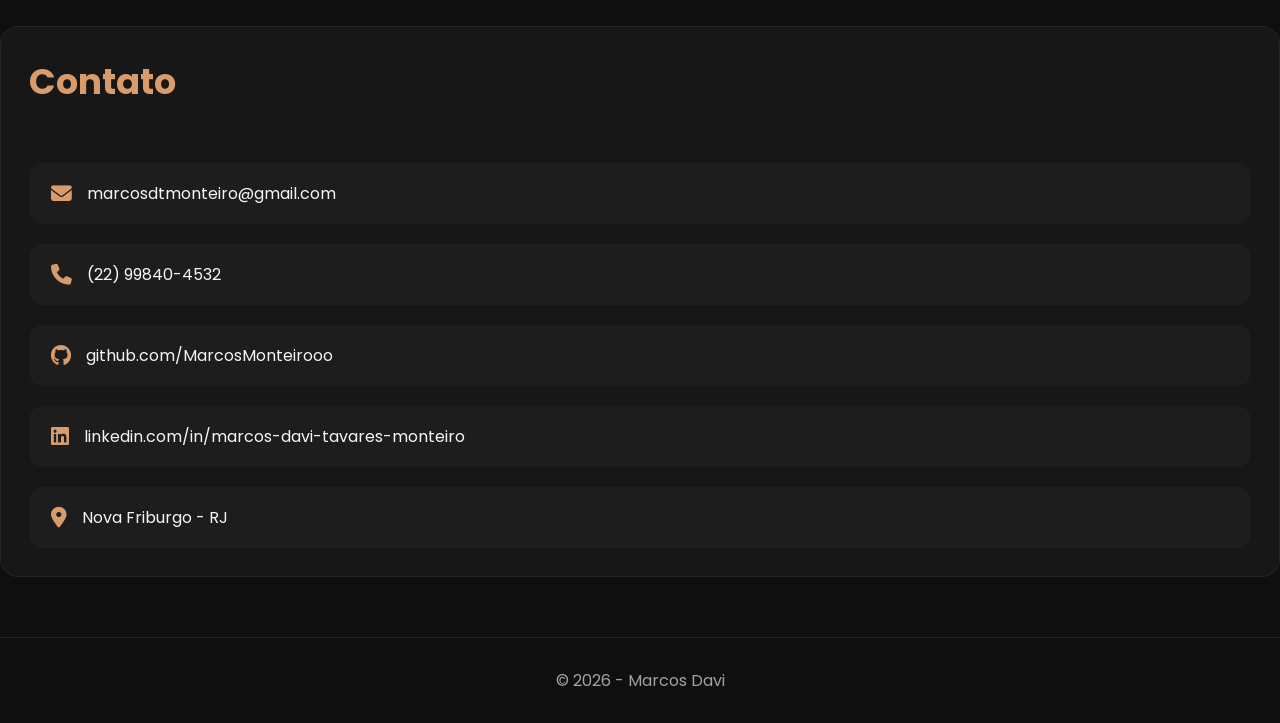
==== commit 6fe71500: "Add language selection to navigation Added language selection links for English and Portuguese." ====
--- a/index.html
+++ b/index.html
@@ -24,6 +24,15 @@
                 <a href="#projetos">Projetos</a>
                 <a href="#cursos">Cursos</a>
                 <a href="#contato">Contato</a>
+
+                <div class="language">
+                <a href="index.html">🇧🇷 PT</a>
+                <span>|</span>
+                <a href="index-en.html">🇺🇸 EN</a>
+
+    </div>
+
+</nav>
             </nav>
         </div>
     </header>
--- a/style.css
+++ b/style.css
@@ -143,7 +143,7 @@
 }
 
 .section {
-    padding: 100px 0;
+    padding: 60px 0;
 }
 
 .section-title {
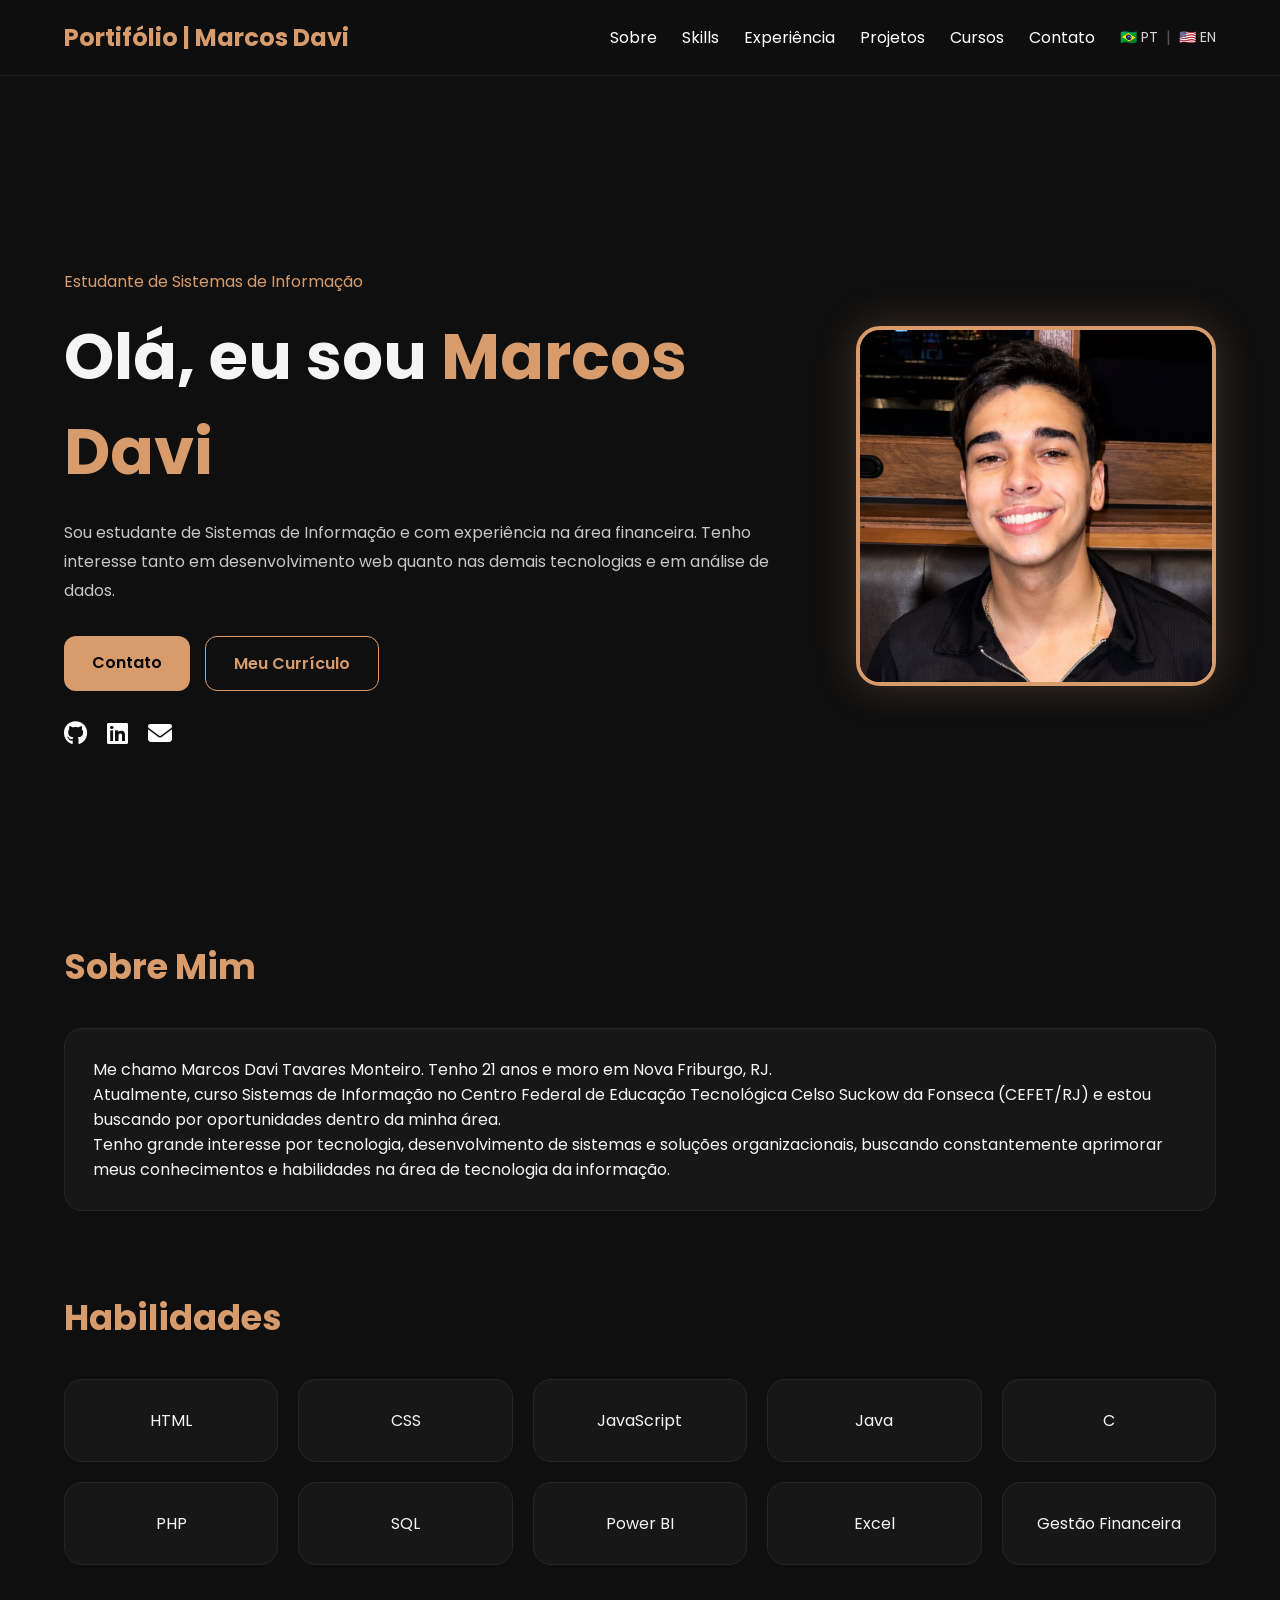
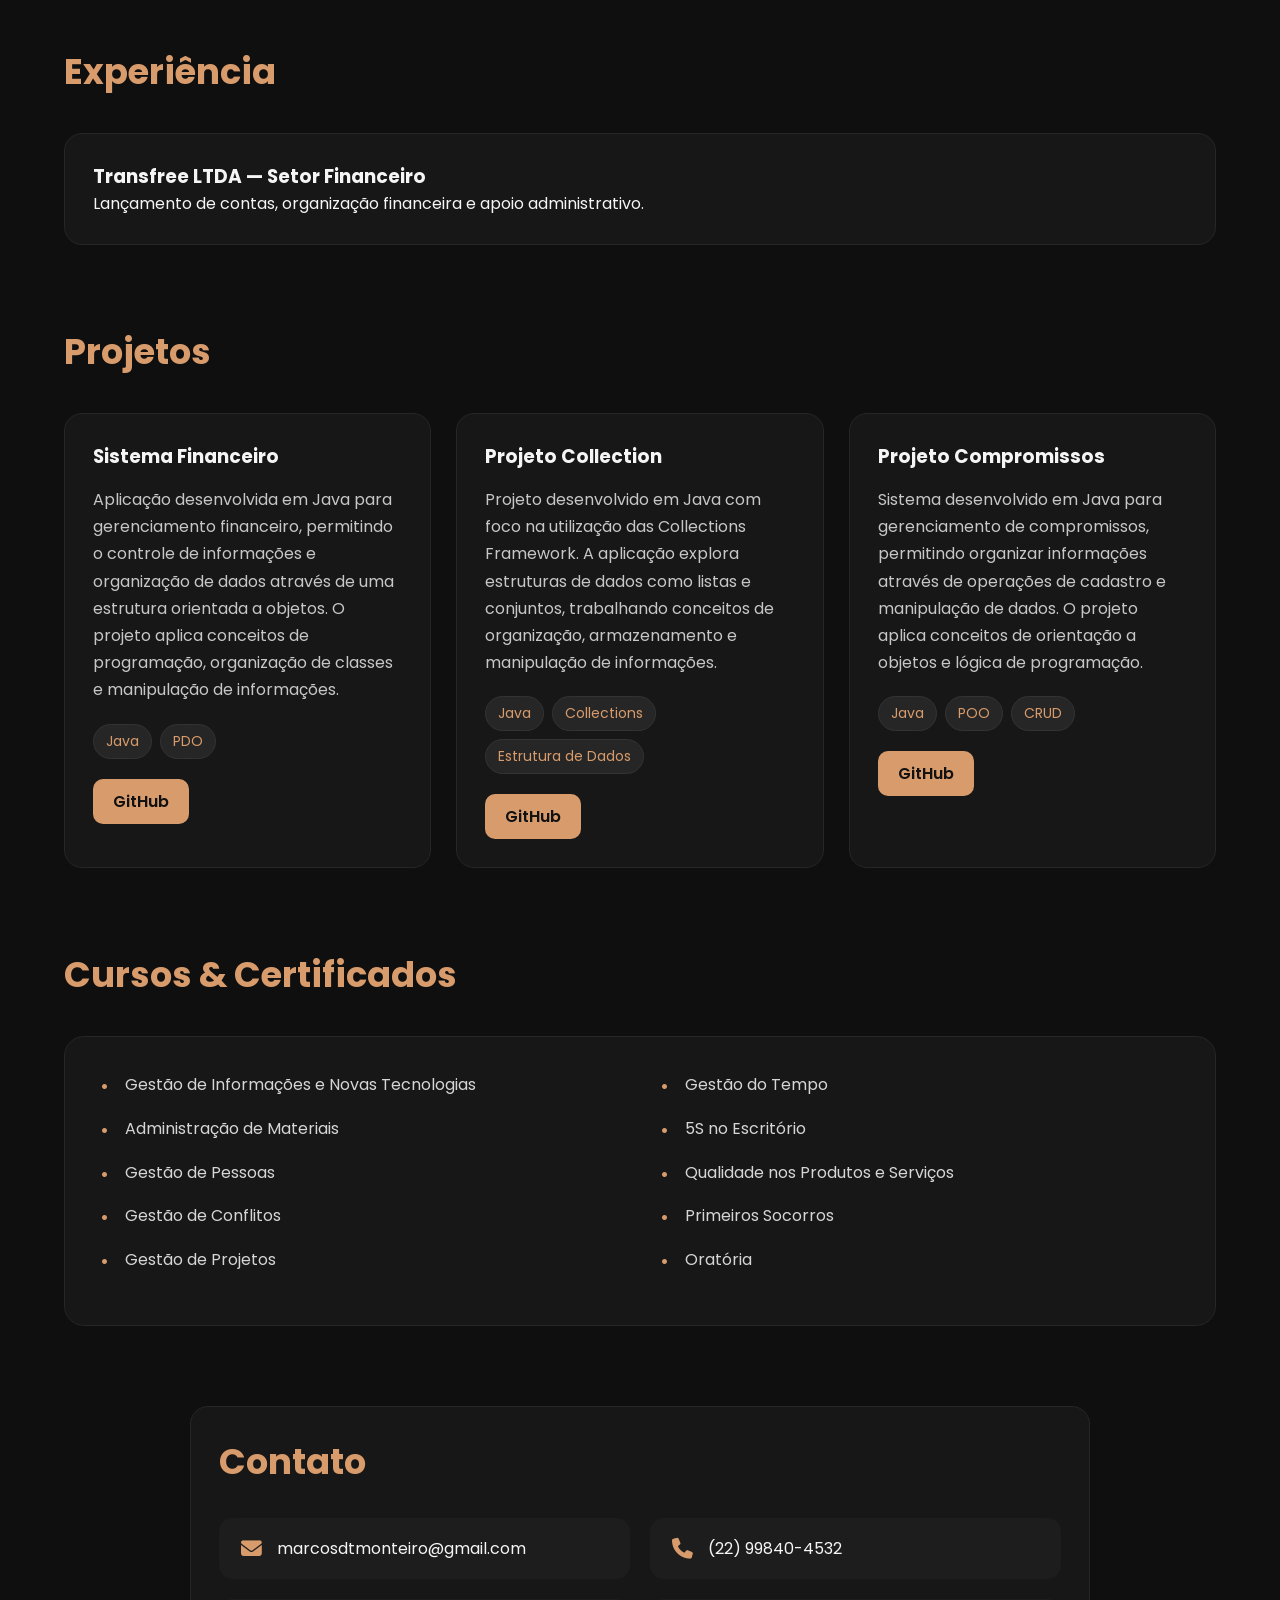
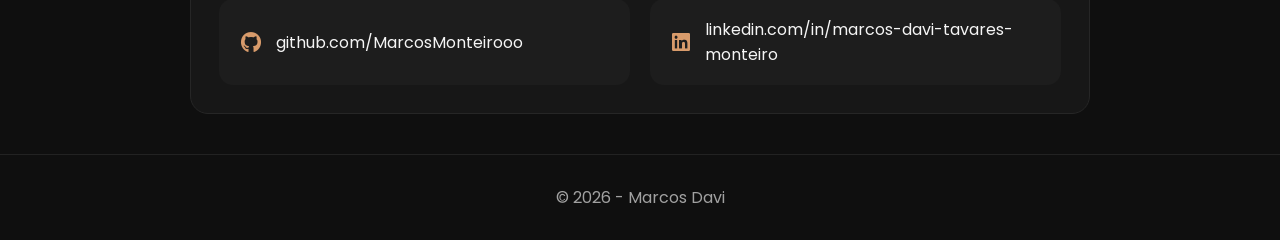
==== commit 7f869236: "Fix HTML structure and formatting" ====
--- a/index.html
+++ b/index.html
@@ -307,14 +307,6 @@
             <span>linkedin.com/in/marcos-davi-tavares-monteiro</span>
         </a>
 
-        <a href="https://www.google.com/maps/search/?api=1&query=Nova+Friburgo+RJ"
-        target="_blank"
-        class="contact-item">
-
-        <i class="fa-solid fa-location-dot"></i>
-        <span>Nova Friburgo - RJ</span>
-
-        </a>
     </div>
     </section>
 
--- a/style.css
+++ b/style.css
@@ -136,14 +136,22 @@
 }
 
 .hero-image img {
+
     width: 360px;
+    height: 360px;
+
+    object-fit: cover;
+    object-position: center;
+
     border-radius: 24px;
     border: 4px solid #d89b6b;
-    box-shadow: 0 0 40px rgba(216,155,107,0.25);
+
+    box-shadow: 0 0 40px rgba(216,155,107,.25);
+
 }
 
 .section {
-    padding: 60px 0;
+    padding: 40px 0;
 }
 
 .section-title {
@@ -239,9 +247,22 @@
 }
 
 .contact-card {
-    display: flex;
-    flex-direction: column;
+
+    display: grid;
+
+    grid-template-columns: 1fr 1fr;
+
     gap: 20px;
+
+    max-width: 900px;
+
+    margin: auto;
+
+}
+
+.contact-card .section-title {
+    grid-column: 1 / -1;
+    margin-bottom: 10px;
 }
 
 .contact-item {
@@ -376,3 +397,48 @@
     transform:translateY(-3px);
 
 }
+
+.language {
+
+    display:flex;
+
+    gap:8px;
+
+    align-items:center;
+
+}
+
+
+.language a {
+
+    color:#d6d6d6;
+
+    text-decoration:none;
+
+    font-size:14px;
+
+    transition:0.3s;
+
+}
+
+
+.language a:hover {
+
+    color:#d89b6b;
+
+}
+
+
+.language span {
+
+    color:#555;
+
+}
+
+@media (max-width: 900px) {
+
+    nav {
+        display:none;
+    }
+
+}
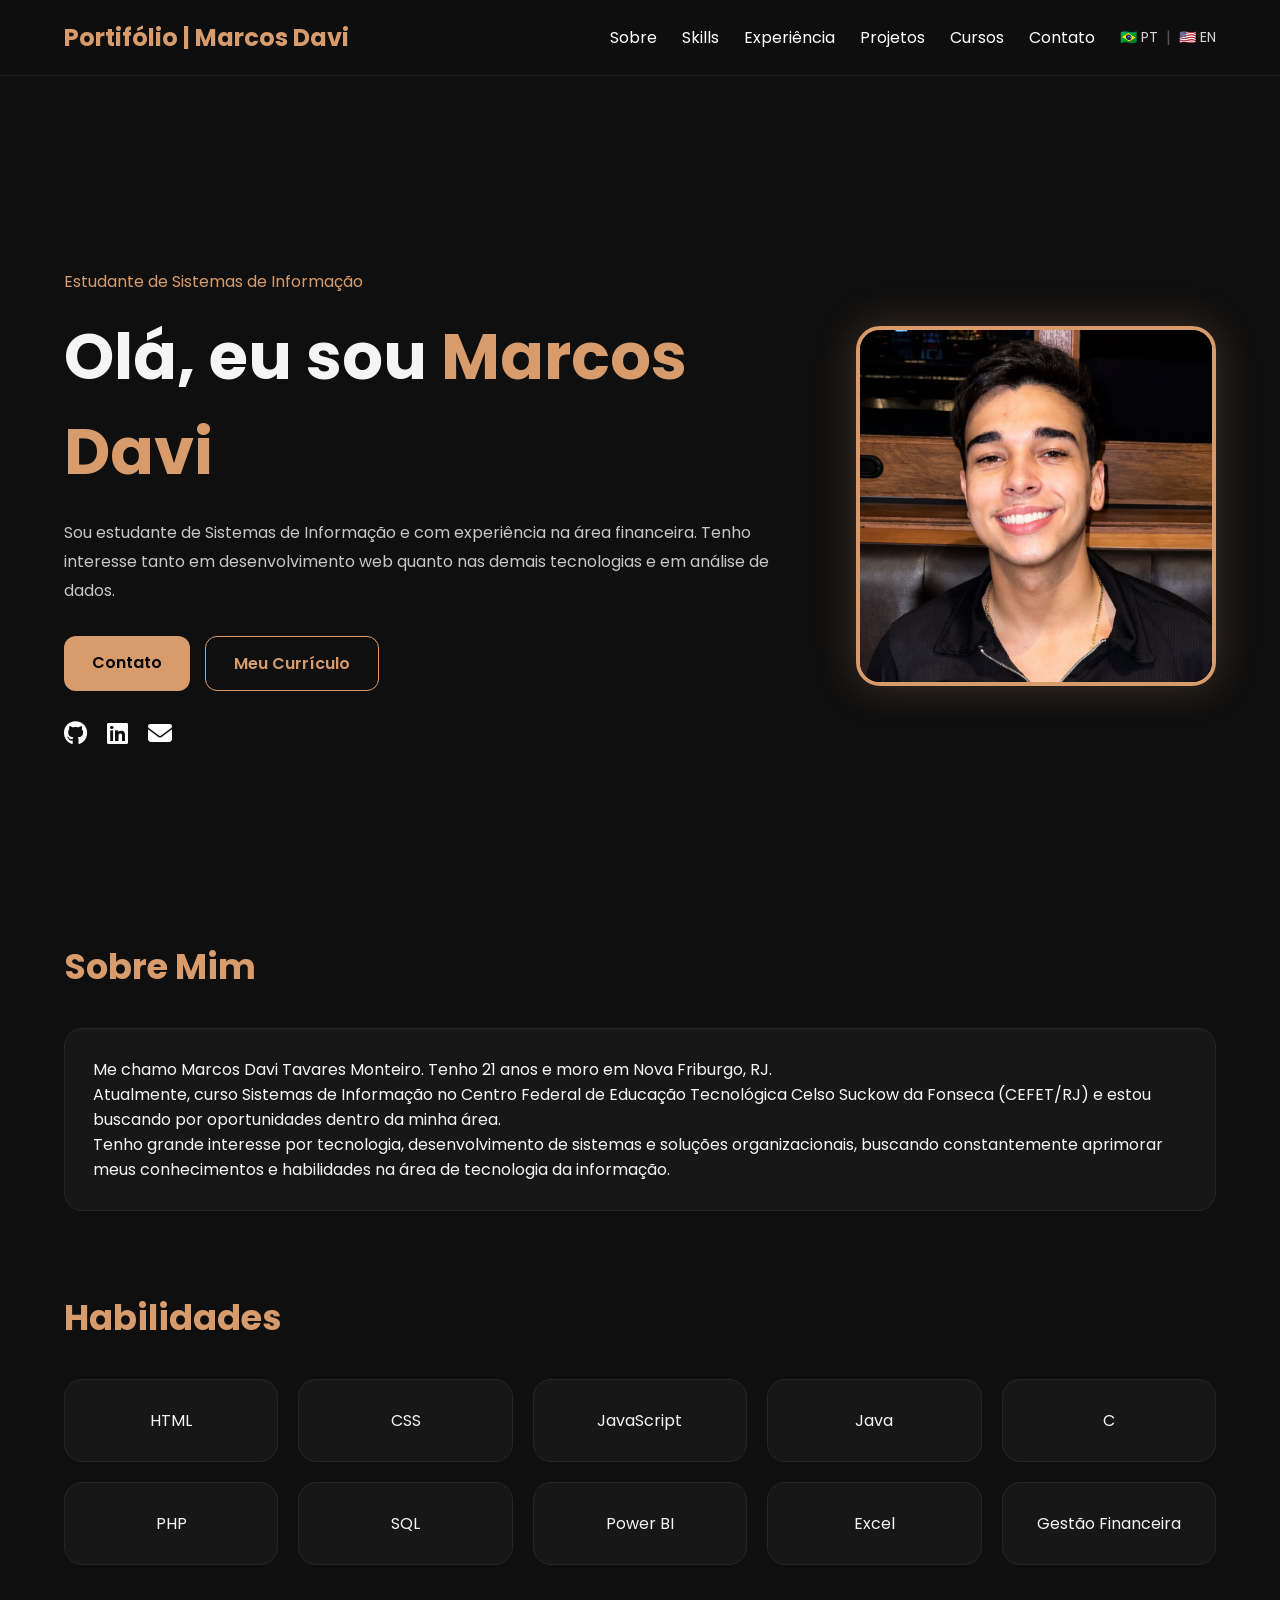
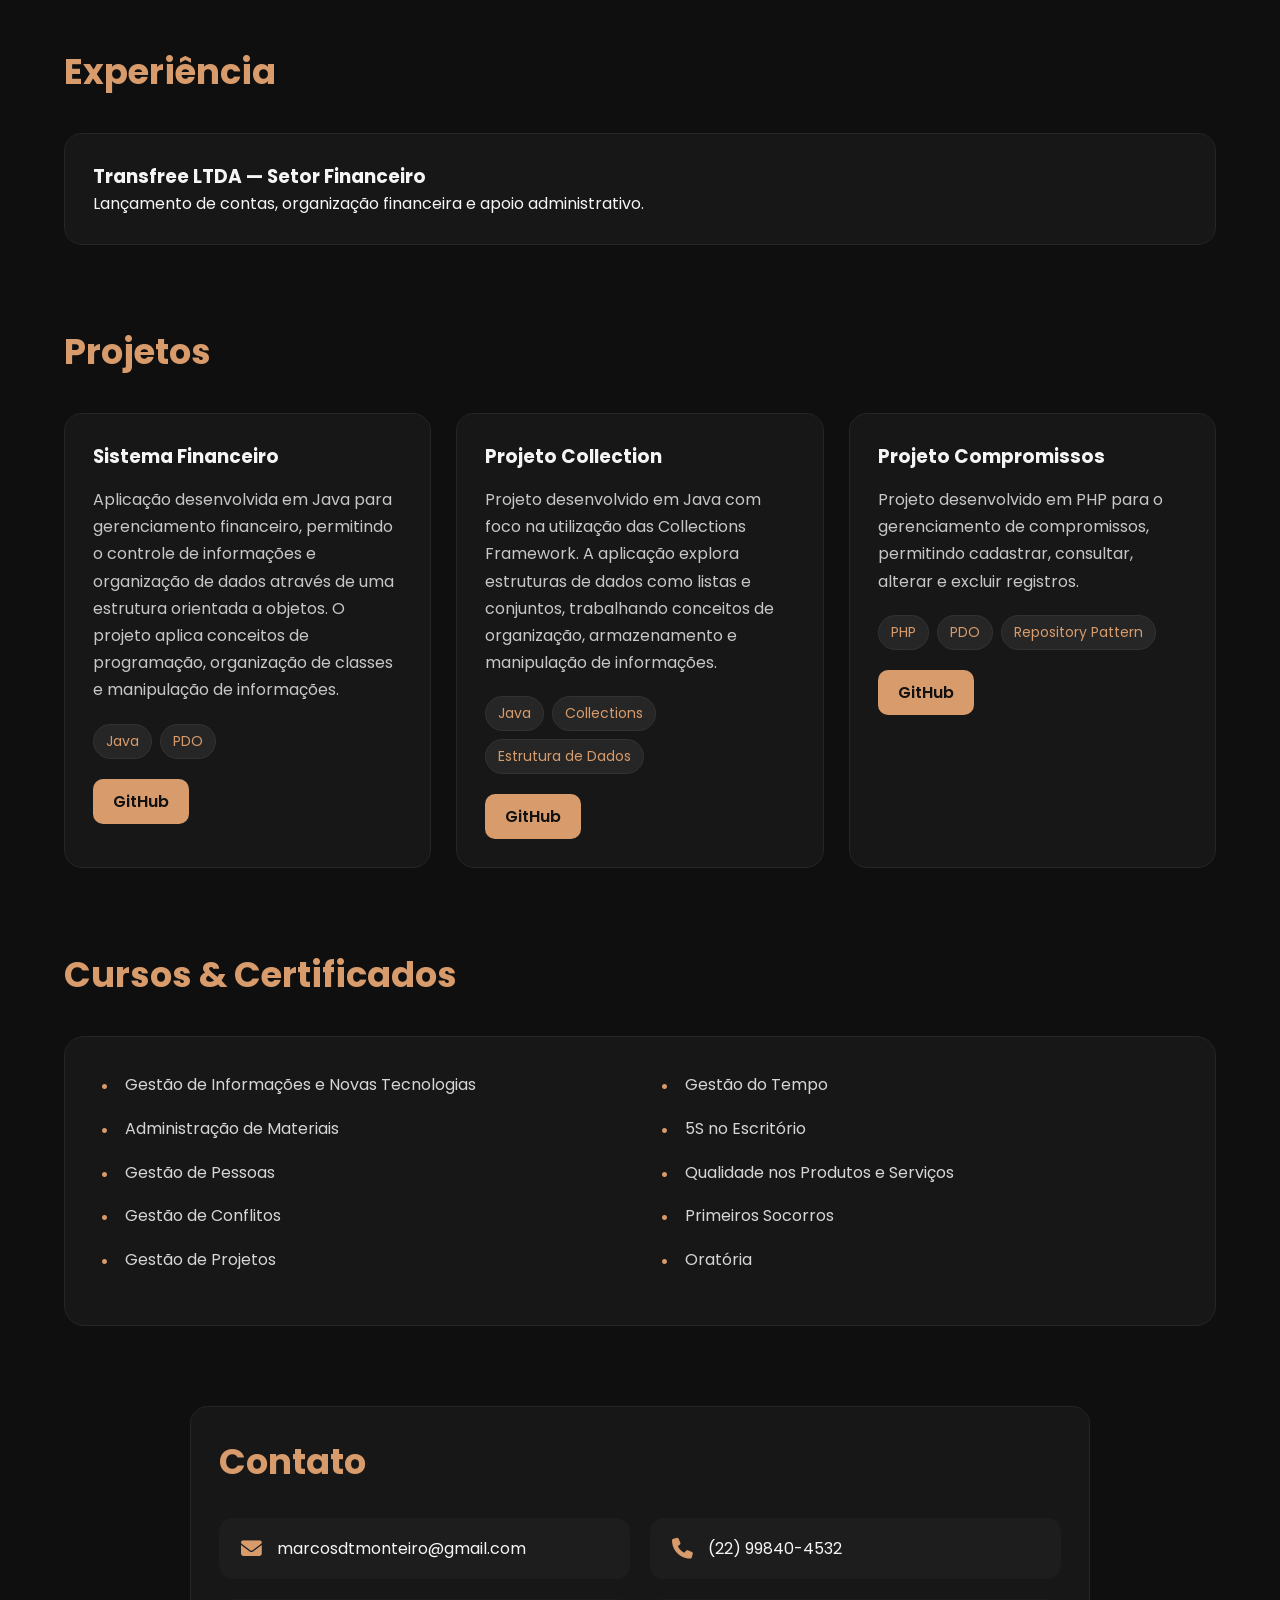
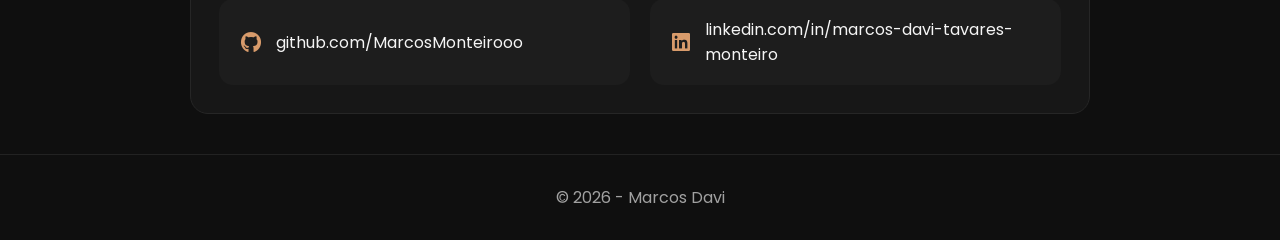
==== commit b19d1001: "Fix HTML formatting and structure" ====
--- a/index.html
+++ b/index.html
@@ -217,16 +217,15 @@
                 <h3>Projeto Compromissos</h3>
 
                 <p>
-                    Sistema desenvolvido em Java para gerenciamento de compromissos, 
-                    permitindo organizar informações através de operações de cadastro e manipulação de dados. O projeto aplica conceitos de orientação a objetos e lógica de programação.
+                    Projeto desenvolvido em PHP para o gerenciamento de compromissos, permitindo cadastrar, consultar, alterar e excluir registros.
                 </p>
 
 
                 <div class="project-tech">
 
-                    <span>Java</span>
-                    <span>POO</span>
-                    <span>CRUD</span>
+                    <span>PHP</span>
+                    <span>PDO</span>
+                    <span>Repository Pattern</span>
 
                 </div>
                 <a href="https://github.com/MarcosMonteirooo/Projeto-Compromissos.git"
